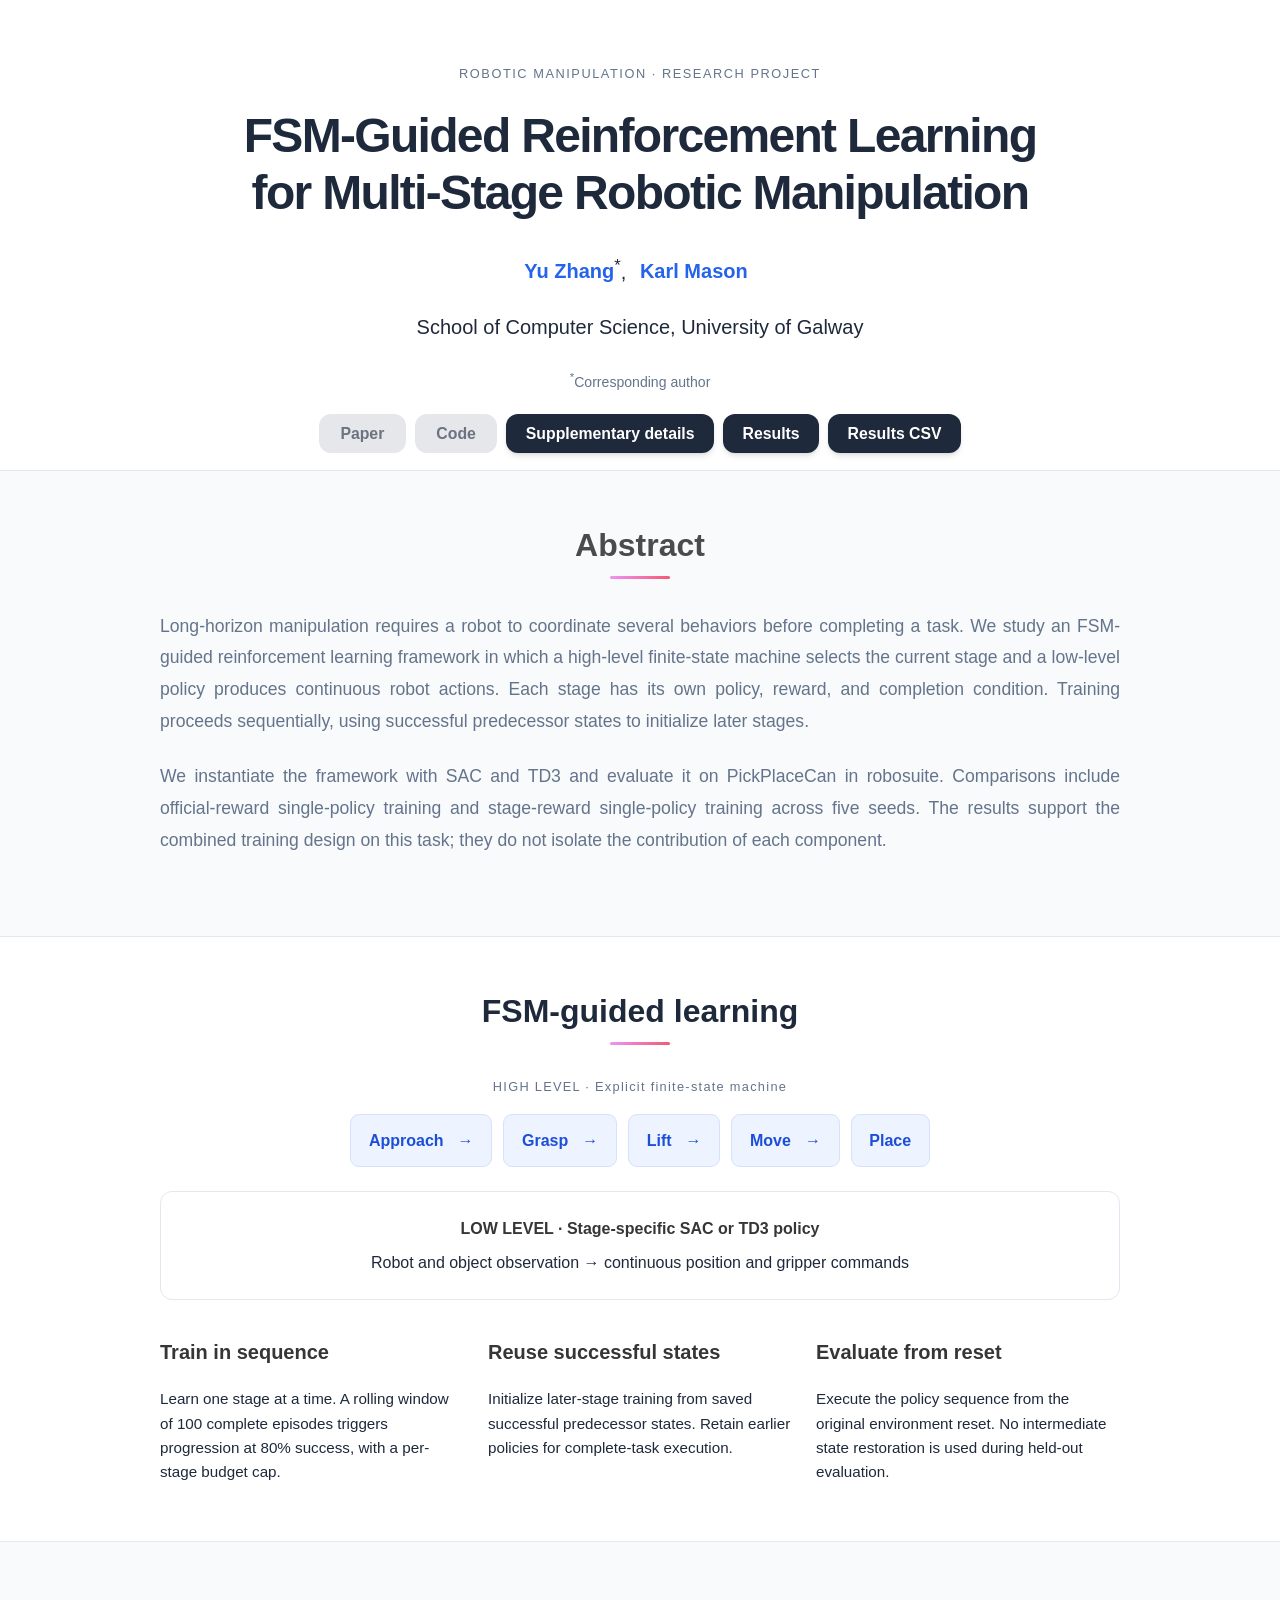
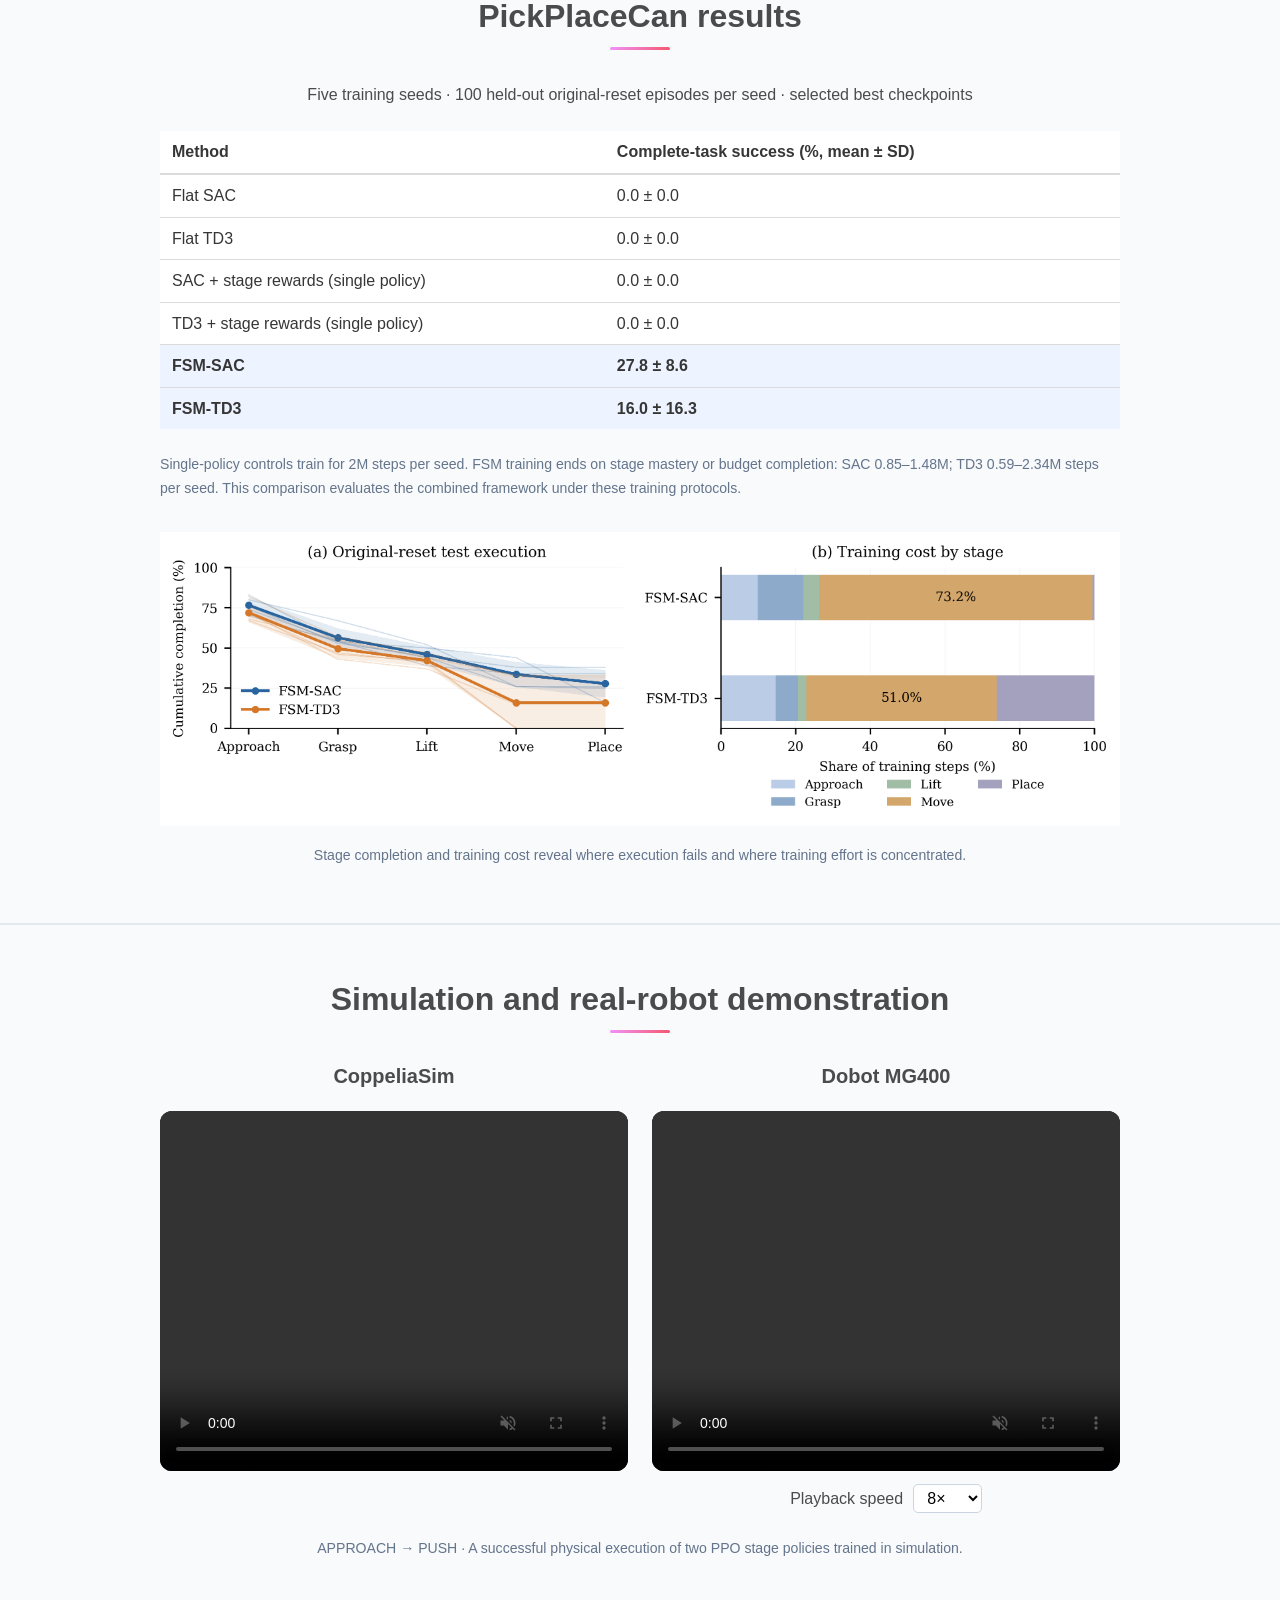
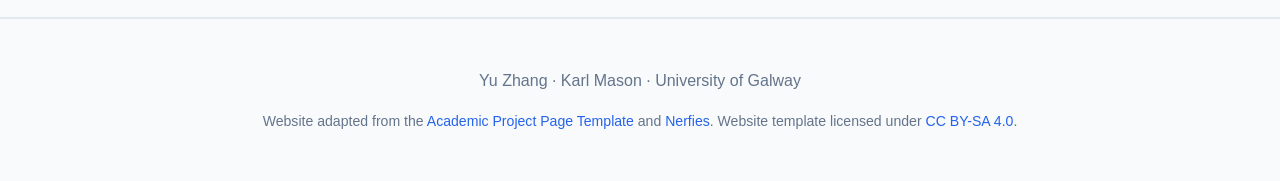
==== index.html @ d2e67f39 "Add research project webpage and robot demonstrations" ====
<!DOCTYPE html>

<html lang="en"><head><meta charset="utf-8"/><meta content="width=device-width,initial-scale=1" name="viewport"/><title>FSM-Guided Reinforcement Learning for Multi-Stage Robotic Manipulation</title><meta content="Stage-wise robot manipulation learning with an explicit FSM and SAC or TD3 policies. Five-seed robosuite evaluation and recorded simulation rollouts." name="description"/><link href="static/css/bulma.min.css" rel="stylesheet"/><link href="static/css/index.css" rel="stylesheet"/><link href="style.css" rel="stylesheet"/></head><body><section class="hero"><div class="hero-body"><div class="container is-max-desktop has-text-centered"><p class="draft-label">Robotic manipulation · Research project</p><h1 class="title is-1 publication-title">FSM-Guided Reinforcement Learning<br class="desktop-break"/> for Multi-Stage Robotic Manipulation</h1><div class="is-size-5 publication-authors"><span class="author-block"><a href="https://yuzhangai.com">Yu Zhang</a><sup>*</sup>,</span> <span class="author-block"><a href="https://research.universityofgalway.ie/en/persons/karl-mason/">Karl Mason</a></span></div><div class="publication-authors is-size-5">School of Computer Science, University of Galway</div><p class="correspondence"><sup>*</sup>Corresponding author</p><div class="publication-links"><span aria-disabled="true" aria-label="Paper. Paper will be released at the camera-ready stage." class="release-control" role="link" tabindex="0"><span class="button is-rounded release-button">Paper</span><span class="release-message" role="tooltip">Paper will be released at the camera-ready stage.</span></span><span aria-disabled="true" aria-label="Code. Code will be released at the camera-ready stage." class="release-control" role="link" tabindex="0"><span class="button is-rounded release-button">Code</span><span class="release-message" role="tooltip">Code will be released at the camera-ready stage.</span></span> <a class="button is-rounded is-dark" href="supplementary.html">Supplementary details</a> <a class="button is-rounded is-dark" href="#results">Results</a> <a class="button is-rounded is-dark" download="" href="assets/robosuite-results.csv">Results CSV</a></div></div></div></section><section class="section hero is-light" id="abstract"><div class="container is-max-desktop"><h2 class="title is-3 has-text-centered">Abstract</h2><div class="content has-text-justified"><p>Long-horizon manipulation requires a robot to coordinate several behaviors before completing a task. We study an FSM-guided reinforcement learning framework in which a high-level finite-state machine selects the current stage and a low-level policy produces continuous robot actions. Each stage has its own policy, reward, and completion condition. Training proceeds sequentially, using successful predecessor states to initialize later stages.</p><p>We instantiate the framework with SAC and TD3 and evaluate it on PickPlaceCan in robosuite. Comparisons include official-reward single-policy training and stage-reward single-policy training across five seeds. The results support the combined training design on this task; they do not isolate the contribution of each component.</p></div></div></section><section class="section" id="method"><div class="container is-max-desktop"><h2 class="title is-3 has-text-centered">FSM-guided learning</h2><div class="level-label">HIGH LEVEL · Explicit finite-state machine</div><div class="stage-flow"><span>Approach</span><span>Grasp</span><span>Lift</span><span>Move</span><span>Place</span></div><div class="policy-layer"><strong>LOW LEVEL · Stage-specific SAC or TD3 policy</strong><p>Robot and object observation → continuous position and gripper commands</p></div><div class="columns method-notes"><div class="column"><h3 class="title is-5">Train in sequence</h3><p>Learn one stage at a time. A rolling window of 100 complete episodes triggers progression at 80% success, with a per-stage budget cap.</p></div><div class="column"><h3 class="title is-5">Reuse successful states</h3><p>Initialize later-stage training from saved successful predecessor states. Retain earlier policies for complete-task execution.</p></div><div class="column"><h3 class="title is-5">Evaluate from reset</h3><p>Execute the policy sequence from the original environment reset. No intermediate state restoration is used during held-out evaluation.</p></div></div></div></section><section class="section hero is-light" id="results"><div class="container is-max-desktop"><h2 class="title is-3 has-text-centered">PickPlaceCan results</h2><p class="has-text-centered">Five training seeds · 100 held-out original-reset episodes per seed · selected best checkpoints</p><div class="table-container"><table class="table is-fullwidth"><thead><tr><th>Method</th><th>Complete-task success (%, mean ± SD)</th></tr></thead><tbody><tr class=""><td>Flat SAC</td><td>0.0 ± 0.0</td></tr><tr class=""><td>Flat TD3</td><td>0.0 ± 0.0</td></tr><tr class=""><td>SAC + stage rewards (single policy)</td><td>0.0 ± 0.0</td></tr><tr class=""><td>TD3 + stage rewards (single policy)</td><td>0.0 ± 0.0</td></tr><tr class="highlight"><td>FSM-SAC</td><td>27.8 ± 8.6</td></tr><tr class="highlight"><td>FSM-TD3</td><td>16.0 ± 16.3</td></tr></tbody></table></div><p class="caption">Single-policy controls train for 2M steps per seed. FSM training ends on stage mastery or budget completion: SAC 0.85–1.48M; TD3 0.59–2.34M steps per seed. This comparison evaluates the combined framework under these training protocols.</p><figure><img alt="Cumulative stage completion during original-reset execution and pooled training cost by stage" loading="lazy" src="assets/execution-cost.png"/><figcaption>Stage completion and training cost reveal where execution fails and where training effort is concentrated.</figcaption></figure></div></section><section class="section hero is-light" id="robot"><div class="container is-max-desktop"><h2 class="title is-3 has-text-centered">Simulation and real-robot demonstration</h2><div class="columns robot-videos"><div class="column"><h3 class="title is-5 has-text-centered">CoppeliaSim</h3><video aria-label="Dobot MG400 pushing task in CoppeliaSim" class="simulation-video" controls="" muted="" playsinline="" preload="metadata"><source src="assets/robot/coppeliasim_target_view_h264.mp4" type="video/mp4"/></video></div><div class="column"><h3 class="title is-5 has-text-centered">Dobot MG400</h3><video aria-label="Dobot MG400 physical pushing demonstration" controls="" id="real-robot-video" muted="" playsinline="" preload="metadata"><source src="assets/robot/mg400_real_robot.mp4" type="video/mp4"/></video><div class="playback-control"><label for="real-robot-speed">Playback speed</label><select id="real-robot-speed"><option value="1">1×</option><option value="2">2×</option><option value="4">4×</option><option selected="" value="8">8×</option><option value="16">16×</option></select></div></div></div><p class="caption has-text-centered">APPROACH → PUSH · A successful physical execution of two PPO stage policies trained in simulation.</p></div></section><footer class="footer"><div class="container is-max-desktop content has-text-centered"><p>Yu Zhang · Karl Mason · University of Galway</p><p class="caption">Website adapted from the <a href="https://github.com/eliahuhorwitz/Academic-project-page-template">Academic Project Page Template</a> and <a href="https://nerfies.github.io/">Nerfies</a>. Website template licensed under <a href="https://creativecommons.org/licenses/by-sa/4.0/">CC BY-SA 4.0</a>.</p></div></footer><script>
const realRobotVideo = document.getElementById('real-robot-video');
const speedSelect = document.getElementById('real-robot-speed');
function setPlaybackSpeed() {
  realRobotVideo.defaultPlaybackRate = Number(speedSelect.value);
  realRobotVideo.playbackRate = Number(speedSelect.value);
}
speedSelect.addEventListener('change', setPlaybackSpeed);
realRobotVideo.addEventListener('loadedmetadata', setPlaybackSpeed);
realRobotVideo.addEventListener('ratechange', () => {
  if ([...speedSelect.options].some(option => Number(option.value) === realRobotVideo.playbackRate)) {
    speedSelect.value = String(realRobotVideo.playbackRate);
  }
});
setPlaybackSpeed();
</script></body></html>
---- static/css/index.css ----
/* Modern CSS Variables for consistent theming */
:root {
  --primary-color: #2563eb;
  --primary-hover: #1d4ed8;
  --secondary-color: #64748b;
  --accent-color: #0ea5e9;
  --text-primary: #1e293b;
  --text-secondary: #64748b;
  --text-light: #94a3b8;
  --background-primary: #ffffff;
  --background-secondary: #f8fafc;
  --background-accent: #f1f5f9;
  --border-color: #e2e8f0;
  --shadow-sm: 0 1px 2px 0 rgb(0 0 0 / 0.05);
  --shadow-md: 0 4px 6px -1px rgb(0 0 0 / 0.1), 0 2px 4px -2px rgb(0 0 0 / 0.1);
  --shadow-lg: 0 10px 15px -3px rgb(0 0 0 / 0.1), 0 4px 6px -4px rgb(0 0 0 / 0.1);
  --shadow-xl: 0 20px 25px -5px rgb(0 0 0 / 0.1), 0 8px 10px -6px rgb(0 0 0 / 0.1);
  --gradient-primary: linear-gradient(135deg, #667eea 0%, #764ba2 100%);
  --gradient-accent: linear-gradient(135deg, #f093fb 0%, #f5576c 100%);
  --gradient-subtle: linear-gradient(135deg, #ffecd2 0%, #fcb69f 100%);
  --border-radius: 12px;
  --border-radius-lg: 16px;
  --transition: all 0.3s cubic-bezier(0.4, 0, 0.2, 1);
}

/* Smooth scrolling for better UX */
html {
  scroll-behavior: smooth;
}

body {
  font-family: 'Inter', 'Segoe UI', -apple-system, BlinkMacSystemFont, sans-serif;
  color: var(--text-primary);
  line-height: 1.6;
  font-size: 16px;
  background-color: var(--background-primary);
  -webkit-font-smoothing: antialiased;
  -moz-osx-font-smoothing: grayscale;
}


/* Modern Button Styles */
.button {
  border-radius: var(--border-radius) !important;
  font-weight: 600 !important;
  transition: var(--transition) !important;
  border: 2px solid transparent !important;
  position: relative;
  overflow: hidden;
}

.button.is-dark {
  background: var(--text-primary) !important;
  border: none !important;
  color: white !important;
  box-shadow: var(--shadow-md);
}

.button.is-dark:hover {
  transform: translateY(-2px);
  box-shadow: var(--shadow-lg);
  background: var(--primary-color) !important;
}

.button.is-dark:active {
  transform: translateY(0);
  box-shadow: var(--shadow-md);
}

.footer .icon-link {
    font-size: 25px;
    color: var(--text-secondary);
    transition: var(--transition);
}

.footer .icon-link:hover {
    color: var(--primary-color);
    transform: translateY(-2px);
}

.link-block a {
    margin: 8px 4px;
}

.dnerf {
  font-variant: small-caps;
}


/* Hero Section Modernization */
.hero {
  position: relative;
  overflow: hidden;
}

.hero.is-light {
  background: var(--background-secondary);
  border-top: 1px solid var(--border-color);
  border-bottom: 1px solid var(--border-color);
}

.hero-body {
  padding: 4rem 1.5rem;
}

.teaser .hero-body {
  padding-top: 2rem;
  padding-bottom: 4rem;
}

.teaser {
  font-family: 'Inter', sans-serif;
}


/* Publication Content Styling */
.publication-title {
    font-family: 'Inter', sans-serif !important;
    font-weight: 800 !important;
    color: var(--text-primary) !important;
    margin-bottom: 2rem !important;
    line-height: 1.1 !important;
}

.publication-banner {
  max-height: 70vh;
  border-radius: var(--border-radius-lg);
  overflow: hidden;
  box-shadow: var(--shadow-xl);
  margin: 2rem 0;
}

.publication-banner video {
  position: relative;
  left: auto;
  top: auto;
  transform: none;
  object-fit: cover;
  width: 100%;
  height: 100%;
  border-radius: var(--border-radius-lg);
}

.publication-header .hero-body {
  padding: 6rem 1.5rem 4rem;
}

.publication-authors {
    font-family: 'Inter', sans-serif !important;
    font-weight: 500;
    margin-bottom: 1.5rem;
}

.publication-venue {
    color: var(--text-secondary);
    width: fit-content;
    font-weight: 600;
    background: var(--background-accent);
    padding: 0.5rem 1rem;
    border-radius: var(--border-radius);
    margin-top: 1rem;
    display: inline-block;
}

.publication-awards {
    color: #ef4444;
    width: fit-content;
    font-weight: 700;
    background: linear-gradient(135deg, #fef2f2, #fee2e2);
    padding: 0.5rem 1rem;
    border-radius: var(--border-radius);
    border-left: 4px solid #ef4444;
    margin-top: 1rem;
}

.publication-authors a {
   color: var(--primary-color) !important;
   text-decoration: none;
   font-weight: 600;
   transition: var(--transition);
   position: relative;
}

.publication-authors a::after {
    content: '';
    position: absolute;
    width: 0;
    height: 2px;
    bottom: -2px;
    left: 0;
    background: var(--gradient-accent);
    transition: var(--transition);
}

.publication-authors a:hover::after {
    width: 100%;
}

.publication-authors a:hover {
    color: var(--primary-hover) !important;
}

.author-block {
  display: inline-block;
  margin-right: 0.5rem;
}

.publication-banner img {
  border-radius: var(--border-radius-lg);
  box-shadow: var(--shadow-lg);
  transition: var(--transition);
}

.publication-banner img:hover {
  transform: scale(1.02);
  box-shadow: var(--shadow-xl);
}

/* Modern Video and Carousel Styling */
.publication-video {
    position: relative;
    width: 100%;
    height: 0;
    padding-bottom: 56.25%;
    overflow: hidden;
    border-radius: var(--border-radius-lg) !important;
    box-shadow: var(--shadow-xl);
    transition: var(--transition);
}

.publication-video:hover {
    transform: translateY(-4px);
    box-shadow: var(--shadow-xl);
}

.publication-video iframe {
    position: absolute;
    top: 0;
    left: 0;
    width: 100%;
    height: 100%;
    border-radius: var(--border-radius-lg);
}

.publication-body img {
  border-radius: var(--border-radius);
  box-shadow: var(--shadow-md);
  transition: var(--transition);
}

.publication-body img:hover {
  transform: translateY(-2px);
  box-shadow: var(--shadow-lg);
}

.results-carousel {
  overflow: hidden;
  padding: 1rem 0;
}

.results-carousel .item {
  margin: 1rem;
  overflow: hidden;
  padding: 1.5rem;
  font-size: 0;
  background: var(--background-primary);
  border-radius: var(--border-radius-lg);
  box-shadow: var(--shadow-md);
  transition: var(--transition);
  border: 1px solid var(--border-color);
}

.results-carousel .item:hover {
  transform: translateY(-4px);
  box-shadow: var(--shadow-lg);
}

.results-carousel .item img,
.results-carousel video {
  margin: 0;
  border-radius: var(--border-radius);
  width: 100%;
  height: auto;
}

.results-carousel .subtitle {
  font-size: 1rem !important;
  color: var(--text-secondary);
  margin-top: 1rem;
  font-weight: 500;
}

/* Pagination and Misc Improvements */
.slider-pagination .slider-page {
  background: var(--primary-color);
  border-radius: 50%;
  transition: var(--transition);
}

.slider-pagination .slider-page.is-active {
  background: var(--primary-hover);
  transform: scale(1.2);
}

.eql-cntrb { 
  font-size: 0.875rem;
  color: var(--text-light);
  font-style: italic;
}

/* Section Titles */
.title.is-3 {
  font-family: 'Inter', sans-serif !important;
  font-weight: 700 !important;
  color: var(--text-primary);
  margin-bottom: 2rem !important;
  position: relative;
  padding-bottom: 1rem;
}

.title.is-3::after {
  content: '';
  position: absolute;
  bottom: 0;
  left: 50%;
  transform: translateX(-50%);
  width: 60px;
  height: 3px;
  background: var(--gradient-accent);
  border-radius: 2px;
}

/* Content Improvements */
.content.has-text-justified {
  font-size: 1.1rem;
  line-height: 1.8;
  color: var(--text-secondary);
}

.content.has-text-justified p {
  margin-bottom: 1.5rem;
}

/* Footer Improvements */
.footer {
  background: var(--background-secondary);
  border-top: 1px solid var(--border-color);
  padding: 3rem 1.5rem;
}

.footer .content {
  color: var(--text-secondary);
  line-height: 1.7;
}

.footer a {
  color: var(--primary-color);
  text-decoration: none;
  transition: var(--transition);
}

.footer a:hover {
  color: var(--primary-hover);
  text-decoration: underline;
}

/* BibTeX Styling */
pre {
  background: var(--background-accent) !important;
  border: 1px solid var(--border-color) !important;
  border-radius: var(--border-radius) !important;
  padding: 1.5rem !important;
  font-size: 0.9rem !important;
  overflow-x: auto;
  box-shadow: var(--shadow-sm);
}

code {
  background: var(--background-accent) !important;
  color: var(--text-primary) !important;
  font-family: 'SF Mono', 'Monaco', 'Cascadia Code', 'Roboto Mono', monospace !important;
}

/* BibTeX Section Improvements */
.bibtex-header {
  display: flex;
  justify-content: space-between;
  align-items: center;
  margin-bottom: 1rem;
}

.copy-bibtex-btn {
  background: var(--primary-color);
  color: white;
  border: none;
  border-radius: var(--border-radius);
  padding: 0.75rem 1rem;
  font-size: 0.9rem;
  font-weight: 600;
  cursor: pointer;
  transition: var(--transition);
  display: inline-flex;
  align-items: center;
  gap: 0.5rem;
}

.copy-bibtex-btn:hover {
  background: var(--primary-hover);
  transform: translateY(-2px);
  box-shadow: var(--shadow-md);
}

.copy-bibtex-btn.copied {
  background: #10b981;
}

.copy-bibtex-btn.copied .copy-text::after {
  content: "ied!";
}

/* Scroll to Top Button */
.scroll-to-top {
  position: fixed;
  bottom: 2rem;
  right: 2rem;
  width: 50px;
  height: 50px;
  background: var(--primary-color);
  color: white;
  border: none;
  border-radius: 50%;
  cursor: pointer;
  opacity: 0;
  visibility: hidden;
  transition: var(--transition);
  z-index: 999;
  display: flex;
  align-items: center;
  justify-content: center;
  font-size: 1.2rem;
  box-shadow: var(--shadow-lg);
}

.scroll-to-top:hover {
  background: var(--primary-hover);
  transform: translateY(-3px);
  box-shadow: var(--shadow-xl);
}

.scroll-to-top.visible {
  opacity: 1;
  visibility: visible;
}


/* More Works Dropdown */
.more-works-container {
  position: fixed;
  top: 2rem;
  right: 2rem;
  z-index: 1000;
}

.more-works-btn {
  background: var(--background-primary);
  color: var(--text-primary);
  border: 2px solid var(--border-color);
  border-radius: var(--border-radius-lg);
  padding: 0.75rem 1.25rem;
  font-weight: 600;
  font-size: 0.9rem;
  box-shadow: var(--shadow-md);
  transition: var(--transition);
  cursor: pointer;
  text-decoration: none;
  display: inline-flex;
  align-items: center;
  gap: 0.5rem;
  font-family: 'Inter', sans-serif;
}

.more-works-btn:hover {
  transform: translateY(-2px);
  box-shadow: var(--shadow-lg);
  background: var(--background-secondary);
  border-color: var(--primary-color);
}

.more-works-btn .dropdown-arrow {
  transition: var(--transition);
  font-size: 0.8rem;
}

.more-works-btn.active .dropdown-arrow {
  transform: rotate(180deg);
}

.more-works-dropdown {
  position: absolute;
  top: calc(100% + 0.5rem);
  right: 0;
  width: 400px;
  max-width: 90vw;
  background: var(--background-primary);
  border: 1px solid var(--border-color);
  border-radius: var(--border-radius-lg);
  box-shadow: var(--shadow-xl);
  opacity: 0;
  visibility: hidden;
  transform: translateY(-10px);
  transition: var(--transition);
  max-height: 70vh;
  overflow-y: auto;
}

.more-works-dropdown.show {
  opacity: 1;
  visibility: visible;
  transform: translateY(0);
}

.dropdown-header {
  display: flex;
  justify-content: space-between;
  align-items: center;
  padding: 1.5rem 1.5rem 1rem;
  border-bottom: 1px solid var(--border-color);
}

.dropdown-header h4 {
  margin: 0;
  font-size: 1.1rem;
  font-weight: 700;
  color: var(--text-primary);
}

.close-btn {
  background: none;
  border: none;
  color: var(--text-secondary);
  cursor: pointer;
  padding: 0.5rem;
  border-radius: var(--border-radius);
  transition: var(--transition);
}

.close-btn:hover {
  background: var(--background-accent);
  color: var(--text-primary);
}

.works-list {
  padding: 1rem;
}

.work-item {
  display: flex;
  align-items: flex-start;
  justify-content: space-between;
  padding: 1rem;
  border-radius: var(--border-radius);
  text-decoration: none;
  color: inherit;
  transition: var(--transition);
  margin-bottom: 0.5rem;
}

.work-item:hover {
  background: var(--background-accent);
  transform: translateX(4px);
}

.work-info h5 {
  margin: 0 0 0.5rem 0;
  font-size: 1rem;
  font-weight: 500;
  color: var(--text-primary);
}

.work-info p {
  margin: 0 0 0.5rem 0;
  font-size: 0.9rem;
  color: var(--text-secondary);
  line-height: 1.4;
}

.work-venue {
  font-size: 0.8rem;
  color: var(--text-light);
  font-style: italic;
}

.work-item .fas {
  color: var(--text-light);
  font-size: 0.9rem;
  margin-top: 0.2rem;
  flex-shrink: 0;
}


/* Mobile Responsive Improvements */
@media screen and (max-width: 768px) {
  .hero-body {
    padding: 2rem 1rem;
  }
  
  .publication-header .hero-body {
    padding: 3rem 1rem 2rem;
  }
  
  .publication-title {
    font-size: 2.5rem !important;
    line-height: 1.2 !important;
    margin-bottom: 1.5rem !important;
  }
  
  .publication-authors {
    font-size: 1rem !important;
  }
  
  .button {
    margin: 0.25rem !important;
    font-size: 0.875rem !important;
    padding: 0.75rem 1rem !important;
  }
  
  .more-works-container {
    bottom: 2rem;
    right: 1rem;
    top: auto;
  }
  
  .more-works-btn {
    padding: 0.6rem 1rem;
    font-size: 0.8rem;
  }
  
  .more-works-dropdown {
    width: calc(100vw - 2rem);
    right: -1rem;
    bottom: calc(100% + 0.5rem);
    top: auto;
  }
  
  .results-carousel .item {
    margin: 0.5rem;
    padding: 1rem;
  }
  
  .teaser .hero-body {
    padding: 1rem;
  }
  
  .content.has-text-justified {
    font-size: 1rem;
  }
}

@media screen and (max-width: 480px) {
  .publication-title {
    font-size: 2rem !important;
  }
  
  .hero-body {
    padding: 1.5rem 0.75rem;
  }
  
  .more-works-container {
    position: fixed;
    bottom: 2rem;
    right: 1rem;
    z-index: 1000;
  }
  
  .more-works-btn {
    padding: 0.5rem 0.75rem;
    font-size: 0.75rem;
  }
  
  .more-works-dropdown {
    position: absolute;
    bottom: calc(100% + 0.5rem);
    right: 0;
    width: calc(100vw - 2rem);
    max-width: 90vw;
  }
  
  .link-block {
    display: block;
    margin-bottom: 0.5rem;
  }
  
  .button {
    width: 100%;
    justify-content: center;
  }
}

/* Tablet Responsive */
@media screen and (min-width: 769px) and (max-width: 1024px) {
  .hero-body {
    padding: 3rem 2rem;
  }
  
  .publication-header .hero-body {
    padding: 4rem 2rem 3rem;
  }
}

/* Animation for page load */
@keyframes fadeInUp {
  from {
    opacity: 0;
    transform: translateY(30px);
  }
  to {
    opacity: 1;
    transform: translateY(0);
  }
}

.hero, .section {
  animation: fadeInUp 0.6s ease-out;
}

/* Improved focus states for accessibility */
.button:focus,
.related-works-btn:focus,
a:focus {
  outline: 2px solid var(--primary-color);
  outline-offset: 2px;
}


/* Print styles */
@media print {
  .more-works-container {
    display: none;
  }
  
  .hero, .section {
    animation: none;
  }
  
  .button {
    background: transparent !important;
    color: var(--text-primary) !important;
    box-shadow: none !important;
  }
}
---- style.css ----
/* Local overrides for the Academic Project Page Template. */
.publication-title{font-size:clamp(2rem,4.1vw,3rem)!important;line-height:1.17!important;letter-spacing:-.035em}.hero-body{padding-bottom:1rem}.draft-label{color:#64748b;letter-spacing:.12em;text-transform:uppercase;font-size:.8rem;margin-bottom:1.5rem}.correspondence,.caption{font-size:.88rem;color:#64748b;line-height:1.65}.correspondence{margin:.5rem 0 1.2rem}video{display:block;width:100%;aspect-ratio:4/3;border-radius:12px;background:#e2e8f0}figure{margin-top:2rem}figure img{width:100%}figcaption{color:#64748b;font-size:.88rem;text-align:center;margin-top:.7rem}.section{padding:3.5rem 1.5rem}.title.is-3{margin-bottom:1.6rem}.level-label{text-align:center;font-size:.8rem;letter-spacing:.1em;color:#64748b}.stage-flow{display:flex;justify-content:center;gap:.7rem;margin:1rem 0 1.5rem;flex-wrap:wrap}.stage-flow span{background:#edf3ff;color:#1d4ed8;border:1px solid #d5e2fb;padding:.8rem 1.1rem;border-radius:9px;font-weight:600}.stage-flow span:not(:last-child)::after{content:' →';margin-left:.6rem}.policy-layer{text-align:center;border:1px solid #e2e8f0;border-radius:12px;padding:1.5rem}.policy-layer p{margin-top:.5rem}.method-notes{margin-top:1.8rem}.method-notes p{font-size:.95rem}.table-container{margin-top:1.5rem}.highlight{background:#edf3ff;font-weight:600}.contact-sheet{display:block;width:100%;max-width:760px;margin:1.8rem auto}.wrap{max-width:1040px;margin:auto;padding-left:1.5rem;padding-right:1.5rem}header{max-width:1040px;margin:auto;display:flex;justify-content:space-between;padding:1.5rem;gap:1rem}header nav{display:flex;gap:1.2rem}.brand{font-weight:700}.gallery-title{font-size:2.4rem;font-weight:700;line-height:1.2;margin:1rem 0}.eyebrow{font-size:.8rem;color:#64748b}.media-grid{display:grid;grid-template-columns:repeat(2,minmax(0,1fr));gap:24px;margin:26px 0}.media-card{border:1px solid #e2e8f0;border-radius:12px;overflow:hidden}.media-meta{padding:1rem;font-size:.9rem}.media-meta p,.fine{font-size:.85rem;color:#64748b;margin:.5rem 0}.outcome{float:right;font-size:.75rem;padding:.15rem .5rem;border-radius:5px}.good{background:#e4f1e8;color:#296c43}.bad{background:#f9eddb;color:#8b5b22}#successes,#failures{padding-top:2rem}#successes h2,#failures h2{font-size:1.6rem;font-weight:700}footer.wrap{padding:2rem 1.5rem;display:flex;justify-content:space-between}@media(max-width:700px){.media-grid{grid-template-columns:1fr}.desktop-break{display:none}header{flex-wrap:wrap}.stage-flow span{padding:.6rem}.section{padding:2.5rem 1rem}}

/* Release placeholders and robot-video controls. */
.publication-links{display:flex;justify-content:center;align-items:center;gap:.5rem;flex-wrap:wrap}
.release-control{position:relative;display:inline-flex;cursor:default;outline-offset:4px}
.release-control .release-button{background:#e5e7eb;border-color:#d1d5db;color:#6b7280;cursor:default}
.release-message{position:absolute;left:50%;top:calc(100% + 10px);transform:translateX(-50%);width:230px;padding:.6rem .8rem;border-radius:6px;background:#334155;color:#fff;font-size:.8rem;line-height:1.4;text-align:center;visibility:hidden;opacity:0;z-index:20;pointer-events:none}
.release-control:hover .release-message,.release-control:focus .release-message{visibility:visible;opacity:1}
.robot-videos video{height:360px;aspect-ratio:auto;object-fit:contain;background:#111827}
.playback-control{display:flex;align-items:center;justify-content:center;gap:.6rem;margin-top:.8rem}
.playback-control select{font:inherit;padding:.25rem .6rem;border:1px solid #cbd5e1;border-radius:5px;background:#fff}
@media(max-width:700px){.robot-videos video{height:auto;aspect-ratio:16/9}.robot-videos .simulation-video{aspect-ratio:1}}

body > .hero:first-child{overflow:visible}
@media(max-width:700px){.release-control:first-child .release-message{left:0;transform:none}}
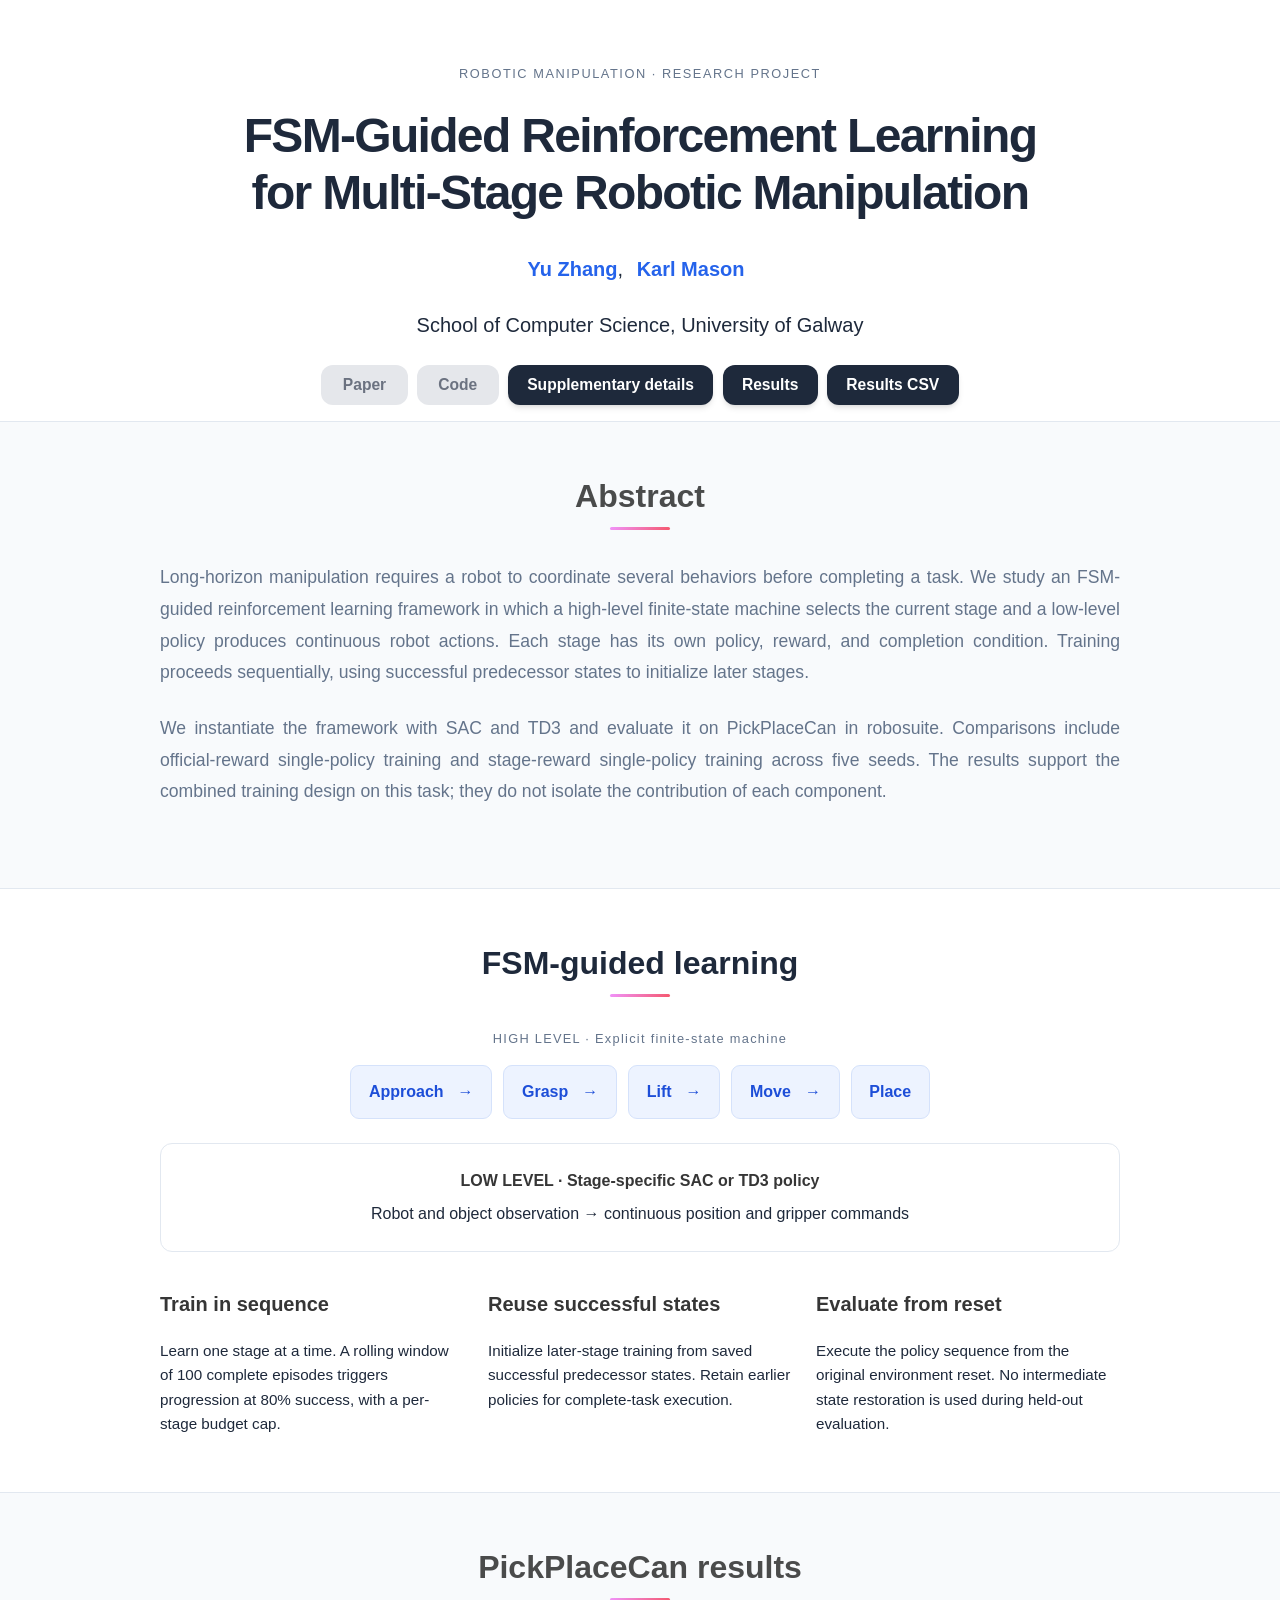
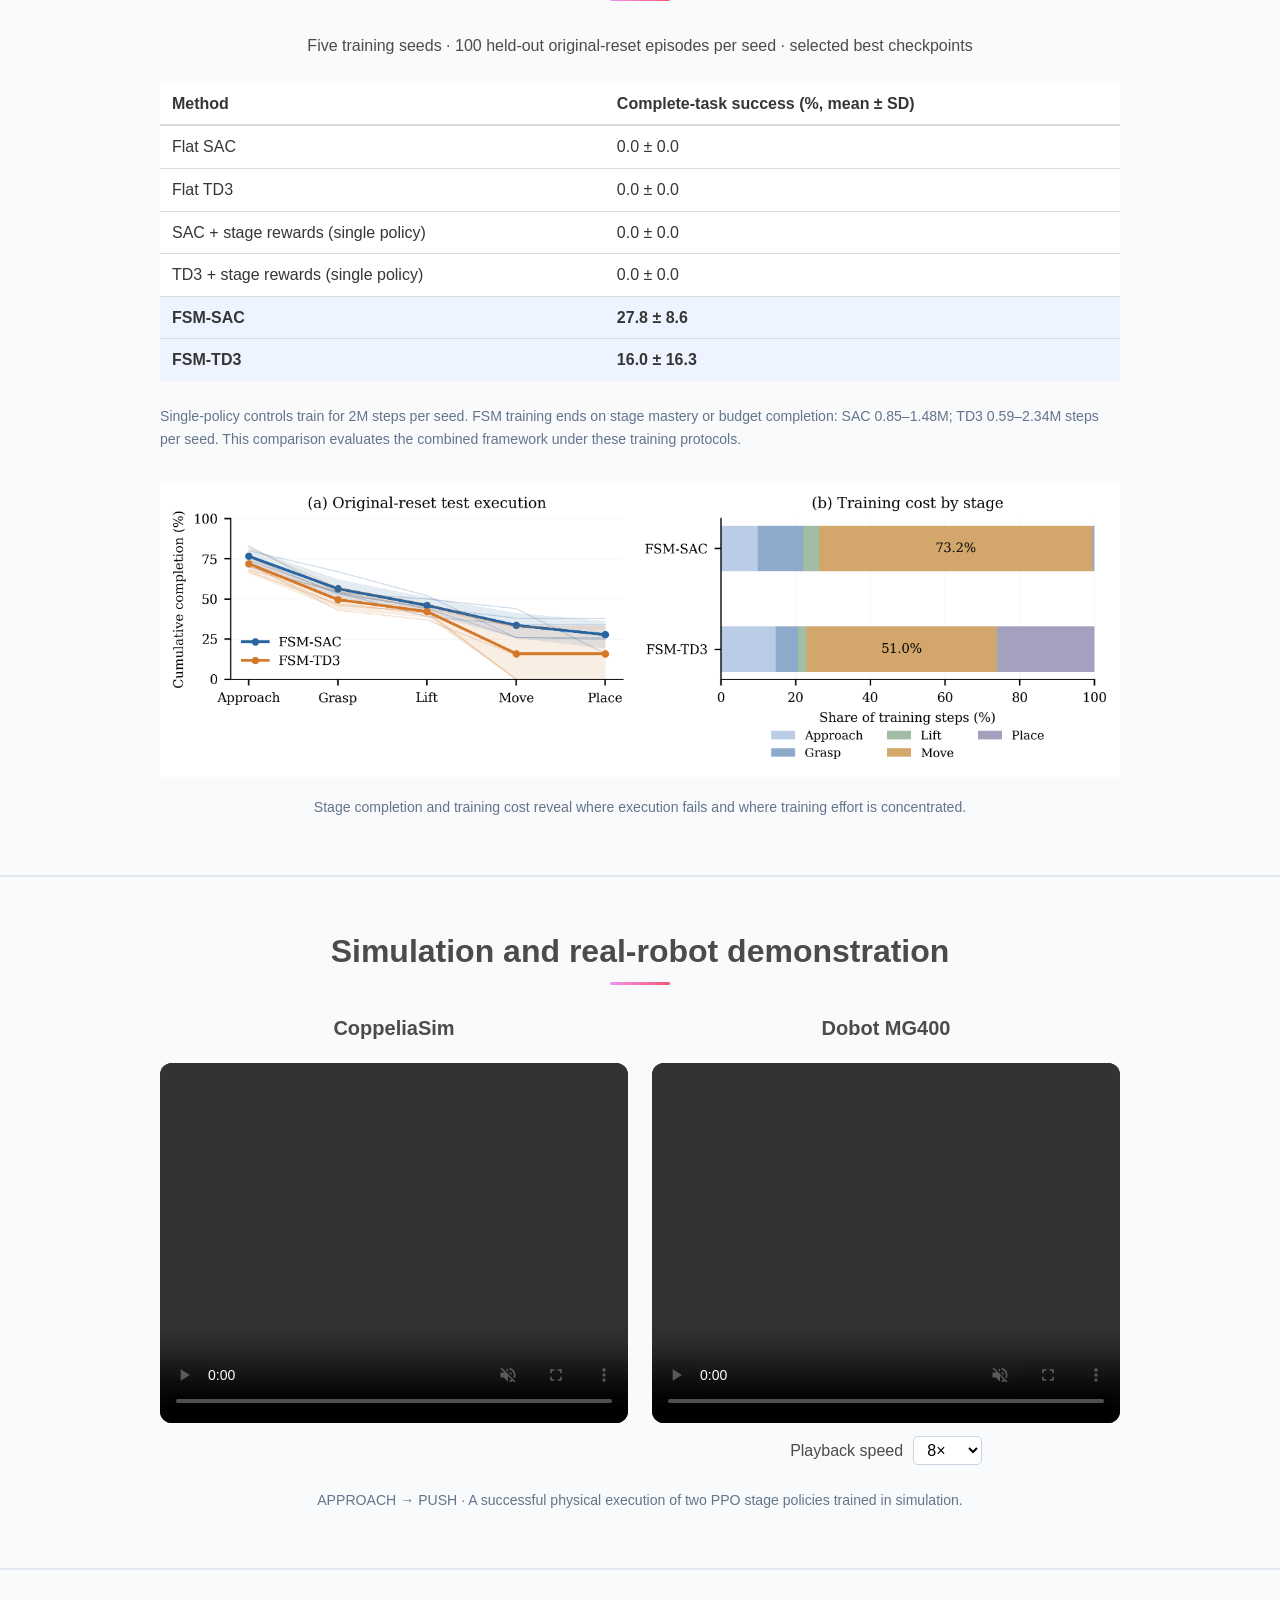
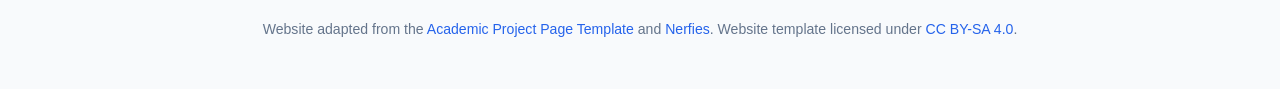
==== commit 12d243e4: "Remove corresponding author label and footer author line" ====
--- a/index.html
+++ b/index.html
@@ -1,6 +1,6 @@
 <!DOCTYPE html>
 
-<html lang="en"><head><meta charset="utf-8"/><meta content="width=device-width,initial-scale=1" name="viewport"/><title>FSM-Guided Reinforcement Learning for Multi-Stage Robotic Manipulation</title><meta content="Stage-wise robot manipulation learning with an explicit FSM and SAC or TD3 policies. Five-seed robosuite evaluation and recorded simulation rollouts." name="description"/><link href="static/css/bulma.min.css" rel="stylesheet"/><link href="static/css/index.css" rel="stylesheet"/><link href="style.css" rel="stylesheet"/></head><body><section class="hero"><div class="hero-body"><div class="container is-max-desktop has-text-centered"><p class="draft-label">Robotic manipulation · Research project</p><h1 class="title is-1 publication-title">FSM-Guided Reinforcement Learning<br class="desktop-break"/> for Multi-Stage Robotic Manipulation</h1><div class="is-size-5 publication-authors"><span class="author-block"><a href="https://yuzhangai.com">Yu Zhang</a><sup>*</sup>,</span> <span class="author-block"><a href="https://research.universityofgalway.ie/en/persons/karl-mason/">Karl Mason</a></span></div><div class="publication-authors is-size-5">School of Computer Science, University of Galway</div><p class="correspondence"><sup>*</sup>Corresponding author</p><div class="publication-links"><span aria-disabled="true" aria-label="Paper. Paper will be released at the camera-ready stage." class="release-control" role="link" tabindex="0"><span class="button is-rounded release-button">Paper</span><span class="release-message" role="tooltip">Paper will be released at the camera-ready stage.</span></span><span aria-disabled="true" aria-label="Code. Code will be released at the camera-ready stage." class="release-control" role="link" tabindex="0"><span class="button is-rounded release-button">Code</span><span class="release-message" role="tooltip">Code will be released at the camera-ready stage.</span></span> <a class="button is-rounded is-dark" href="supplementary.html">Supplementary details</a> <a class="button is-rounded is-dark" href="#results">Results</a> <a class="button is-rounded is-dark" download="" href="assets/robosuite-results.csv">Results CSV</a></div></div></div></section><section class="section hero is-light" id="abstract"><div class="container is-max-desktop"><h2 class="title is-3 has-text-centered">Abstract</h2><div class="content has-text-justified"><p>Long-horizon manipulation requires a robot to coordinate several behaviors before completing a task. We study an FSM-guided reinforcement learning framework in which a high-level finite-state machine selects the current stage and a low-level policy produces continuous robot actions. Each stage has its own policy, reward, and completion condition. Training proceeds sequentially, using successful predecessor states to initialize later stages.</p><p>We instantiate the framework with SAC and TD3 and evaluate it on PickPlaceCan in robosuite. Comparisons include official-reward single-policy training and stage-reward single-policy training across five seeds. The results support the combined training design on this task; they do not isolate the contribution of each component.</p></div></div></section><section class="section" id="method"><div class="container is-max-desktop"><h2 class="title is-3 has-text-centered">FSM-guided learning</h2><div class="level-label">HIGH LEVEL · Explicit finite-state machine</div><div class="stage-flow"><span>Approach</span><span>Grasp</span><span>Lift</span><span>Move</span><span>Place</span></div><div class="policy-layer"><strong>LOW LEVEL · Stage-specific SAC or TD3 policy</strong><p>Robot and object observation → continuous position and gripper commands</p></div><div class="columns method-notes"><div class="column"><h3 class="title is-5">Train in sequence</h3><p>Learn one stage at a time. A rolling window of 100 complete episodes triggers progression at 80% success, with a per-stage budget cap.</p></div><div class="column"><h3 class="title is-5">Reuse successful states</h3><p>Initialize later-stage training from saved successful predecessor states. Retain earlier policies for complete-task execution.</p></div><div class="column"><h3 class="title is-5">Evaluate from reset</h3><p>Execute the policy sequence from the original environment reset. No intermediate state restoration is used during held-out evaluation.</p></div></div></div></section><section class="section hero is-light" id="results"><div class="container is-max-desktop"><h2 class="title is-3 has-text-centered">PickPlaceCan results</h2><p class="has-text-centered">Five training seeds · 100 held-out original-reset episodes per seed · selected best checkpoints</p><div class="table-container"><table class="table is-fullwidth"><thead><tr><th>Method</th><th>Complete-task success (%, mean ± SD)</th></tr></thead><tbody><tr class=""><td>Flat SAC</td><td>0.0 ± 0.0</td></tr><tr class=""><td>Flat TD3</td><td>0.0 ± 0.0</td></tr><tr class=""><td>SAC + stage rewards (single policy)</td><td>0.0 ± 0.0</td></tr><tr class=""><td>TD3 + stage rewards (single policy)</td><td>0.0 ± 0.0</td></tr><tr class="highlight"><td>FSM-SAC</td><td>27.8 ± 8.6</td></tr><tr class="highlight"><td>FSM-TD3</td><td>16.0 ± 16.3</td></tr></tbody></table></div><p class="caption">Single-policy controls train for 2M steps per seed. FSM training ends on stage mastery or budget completion: SAC 0.85–1.48M; TD3 0.59–2.34M steps per seed. This comparison evaluates the combined framework under these training protocols.</p><figure><img alt="Cumulative stage completion during original-reset execution and pooled training cost by stage" loading="lazy" src="assets/execution-cost.png"/><figcaption>Stage completion and training cost reveal where execution fails and where training effort is concentrated.</figcaption></figure></div></section><section class="section hero is-light" id="robot"><div class="container is-max-desktop"><h2 class="title is-3 has-text-centered">Simulation and real-robot demonstration</h2><div class="columns robot-videos"><div class="column"><h3 class="title is-5 has-text-centered">CoppeliaSim</h3><video aria-label="Dobot MG400 pushing task in CoppeliaSim" class="simulation-video" controls="" muted="" playsinline="" preload="metadata"><source src="assets/robot/coppeliasim_target_view_h264.mp4" type="video/mp4"/></video></div><div class="column"><h3 class="title is-5 has-text-centered">Dobot MG400</h3><video aria-label="Dobot MG400 physical pushing demonstration" controls="" id="real-robot-video" muted="" playsinline="" preload="metadata"><source src="assets/robot/mg400_real_robot.mp4" type="video/mp4"/></video><div class="playback-control"><label for="real-robot-speed">Playback speed</label><select id="real-robot-speed"><option value="1">1×</option><option value="2">2×</option><option value="4">4×</option><option selected="" value="8">8×</option><option value="16">16×</option></select></div></div></div><p class="caption has-text-centered">APPROACH → PUSH · A successful physical execution of two PPO stage policies trained in simulation.</p></div></section><footer class="footer"><div class="container is-max-desktop content has-text-centered"><p>Yu Zhang · Karl Mason · University of Galway</p><p class="caption">Website adapted from the <a href="https://github.com/eliahuhorwitz/Academic-project-page-template">Academic Project Page Template</a> and <a href="https://nerfies.github.io/">Nerfies</a>. Website template licensed under <a href="https://creativecommons.org/licenses/by-sa/4.0/">CC BY-SA 4.0</a>.</p></div></footer><script>
+<html lang="en"><head><meta charset="utf-8"/><meta content="width=device-width,initial-scale=1" name="viewport"/><title>FSM-Guided Reinforcement Learning for Multi-Stage Robotic Manipulation</title><meta content="Stage-wise robot manipulation learning with an explicit FSM and SAC or TD3 policies. Five-seed robosuite evaluation and recorded simulation rollouts." name="description"/><link href="static/css/bulma.min.css" rel="stylesheet"/><link href="static/css/index.css" rel="stylesheet"/><link href="style.css" rel="stylesheet"/></head><body><section class="hero"><div class="hero-body"><div class="container is-max-desktop has-text-centered"><p class="draft-label">Robotic manipulation · Research project</p><h1 class="title is-1 publication-title">FSM-Guided Reinforcement Learning<br class="desktop-break"/> for Multi-Stage Robotic Manipulation</h1><div class="is-size-5 publication-authors"><span class="author-block"><a href="https://yuzhangai.com">Yu Zhang</a>,</span> <span class="author-block"><a href="https://research.universityofgalway.ie/en/persons/karl-mason/">Karl Mason</a></span></div><div class="publication-authors is-size-5">School of Computer Science, University of Galway</div><div class="publication-links"><span aria-disabled="true" aria-label="Paper. Paper will be released at the camera-ready stage." class="release-control" role="link" tabindex="0"><span class="button is-rounded release-button">Paper</span><span class="release-message" role="tooltip">Paper will be released at the camera-ready stage.</span></span><span aria-disabled="true" aria-label="Code. Code will be released at the camera-ready stage." class="release-control" role="link" tabindex="0"><span class="button is-rounded release-button">Code</span><span class="release-message" role="tooltip">Code will be released at the camera-ready stage.</span></span> <a class="button is-rounded is-dark" href="supplementary.html">Supplementary details</a> <a class="button is-rounded is-dark" href="#results">Results</a> <a class="button is-rounded is-dark" download="" href="assets/robosuite-results.csv">Results CSV</a></div></div></div></section><section class="section hero is-light" id="abstract"><div class="container is-max-desktop"><h2 class="title is-3 has-text-centered">Abstract</h2><div class="content has-text-justified"><p>Long-horizon manipulation requires a robot to coordinate several behaviors before completing a task. We study an FSM-guided reinforcement learning framework in which a high-level finite-state machine selects the current stage and a low-level policy produces continuous robot actions. Each stage has its own policy, reward, and completion condition. Training proceeds sequentially, using successful predecessor states to initialize later stages.</p><p>We instantiate the framework with SAC and TD3 and evaluate it on PickPlaceCan in robosuite. Comparisons include official-reward single-policy training and stage-reward single-policy training across five seeds. The results support the combined training design on this task; they do not isolate the contribution of each component.</p></div></div></section><section class="section" id="method"><div class="container is-max-desktop"><h2 class="title is-3 has-text-centered">FSM-guided learning</h2><div class="level-label">HIGH LEVEL · Explicit finite-state machine</div><div class="stage-flow"><span>Approach</span><span>Grasp</span><span>Lift</span><span>Move</span><span>Place</span></div><div class="policy-layer"><strong>LOW LEVEL · Stage-specific SAC or TD3 policy</strong><p>Robot and object observation → continuous position and gripper commands</p></div><div class="columns method-notes"><div class="column"><h3 class="title is-5">Train in sequence</h3><p>Learn one stage at a time. A rolling window of 100 complete episodes triggers progression at 80% success, with a per-stage budget cap.</p></div><div class="column"><h3 class="title is-5">Reuse successful states</h3><p>Initialize later-stage training from saved successful predecessor states. Retain earlier policies for complete-task execution.</p></div><div class="column"><h3 class="title is-5">Evaluate from reset</h3><p>Execute the policy sequence from the original environment reset. No intermediate state restoration is used during held-out evaluation.</p></div></div></div></section><section class="section hero is-light" id="results"><div class="container is-max-desktop"><h2 class="title is-3 has-text-centered">PickPlaceCan results</h2><p class="has-text-centered">Five training seeds · 100 held-out original-reset episodes per seed · selected best checkpoints</p><div class="table-container"><table class="table is-fullwidth"><thead><tr><th>Method</th><th>Complete-task success (%, mean ± SD)</th></tr></thead><tbody><tr class=""><td>Flat SAC</td><td>0.0 ± 0.0</td></tr><tr class=""><td>Flat TD3</td><td>0.0 ± 0.0</td></tr><tr class=""><td>SAC + stage rewards (single policy)</td><td>0.0 ± 0.0</td></tr><tr class=""><td>TD3 + stage rewards (single policy)</td><td>0.0 ± 0.0</td></tr><tr class="highlight"><td>FSM-SAC</td><td>27.8 ± 8.6</td></tr><tr class="highlight"><td>FSM-TD3</td><td>16.0 ± 16.3</td></tr></tbody></table></div><p class="caption">Single-policy controls train for 2M steps per seed. FSM training ends on stage mastery or budget completion: SAC 0.85–1.48M; TD3 0.59–2.34M steps per seed. This comparison evaluates the combined framework under these training protocols.</p><figure><img alt="Cumulative stage completion during original-reset execution and pooled training cost by stage" loading="lazy" src="assets/execution-cost.png"/><figcaption>Stage completion and training cost reveal where execution fails and where training effort is concentrated.</figcaption></figure></div></section><section class="section hero is-light" id="robot"><div class="container is-max-desktop"><h2 class="title is-3 has-text-centered">Simulation and real-robot demonstration</h2><div class="columns robot-videos"><div class="column"><h3 class="title is-5 has-text-centered">CoppeliaSim</h3><video aria-label="Dobot MG400 pushing task in CoppeliaSim" class="simulation-video" controls="" muted="" playsinline="" preload="metadata"><source src="assets/robot/coppeliasim_target_view_h264.mp4" type="video/mp4"/></video></div><div class="column"><h3 class="title is-5 has-text-centered">Dobot MG400</h3><video aria-label="Dobot MG400 physical pushing demonstration" controls="" id="real-robot-video" muted="" playsinline="" preload="metadata"><source src="assets/robot/mg400_real_robot.mp4" type="video/mp4"/></video><div class="playback-control"><label for="real-robot-speed">Playback speed</label><select id="real-robot-speed"><option value="1">1×</option><option value="2">2×</option><option value="4">4×</option><option selected="" value="8">8×</option><option value="16">16×</option></select></div></div></div><p class="caption has-text-centered">APPROACH → PUSH · A successful physical execution of two PPO stage policies trained in simulation.</p></div></section><footer class="footer"><div class="container is-max-desktop content has-text-centered"><p class="caption">Website adapted from the <a href="https://github.com/eliahuhorwitz/Academic-project-page-template">Academic Project Page Template</a> and <a href="https://nerfies.github.io/">Nerfies</a>. Website template licensed under <a href="https://creativecommons.org/licenses/by-sa/4.0/">CC BY-SA 4.0</a>.</p></div></footer><script>
 const realRobotVideo = document.getElementById('real-robot-video');
 const speedSelect = document.getElementById('real-robot-speed');
 function setPlaybackSpeed() {
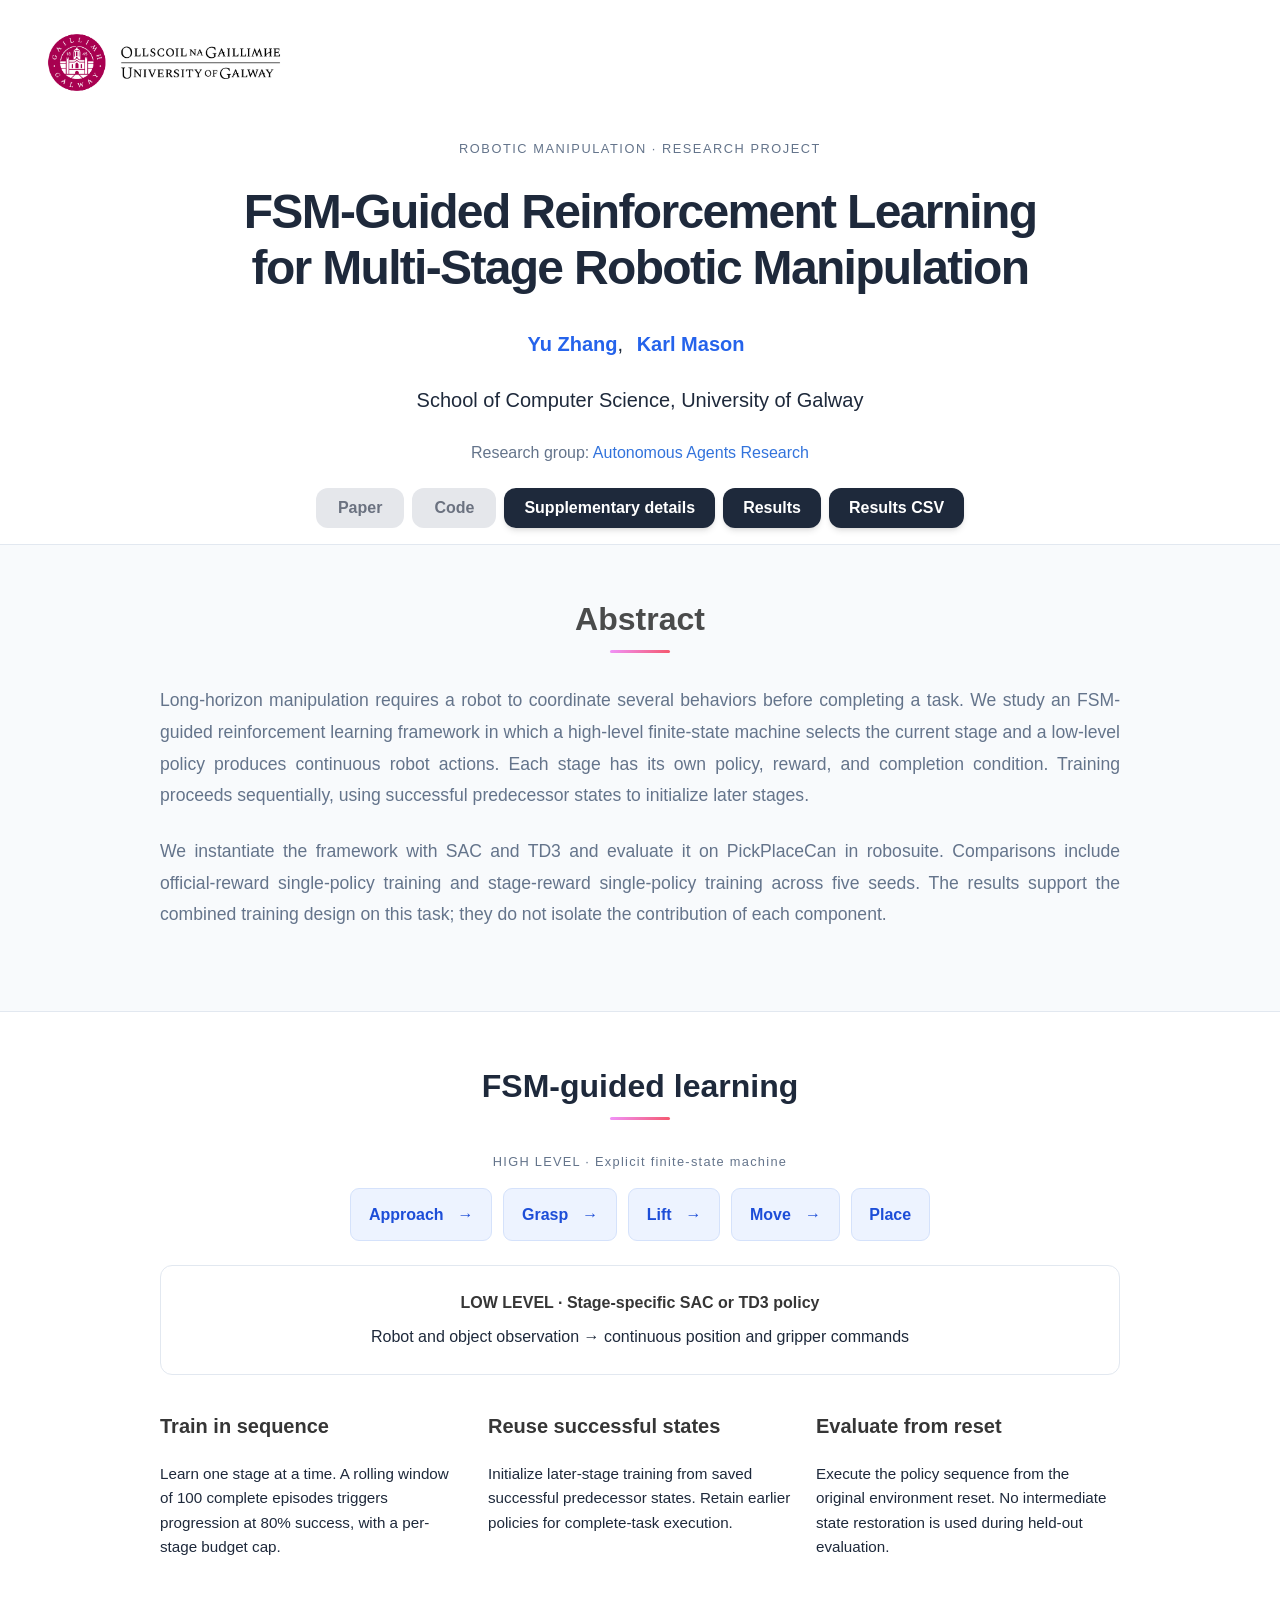
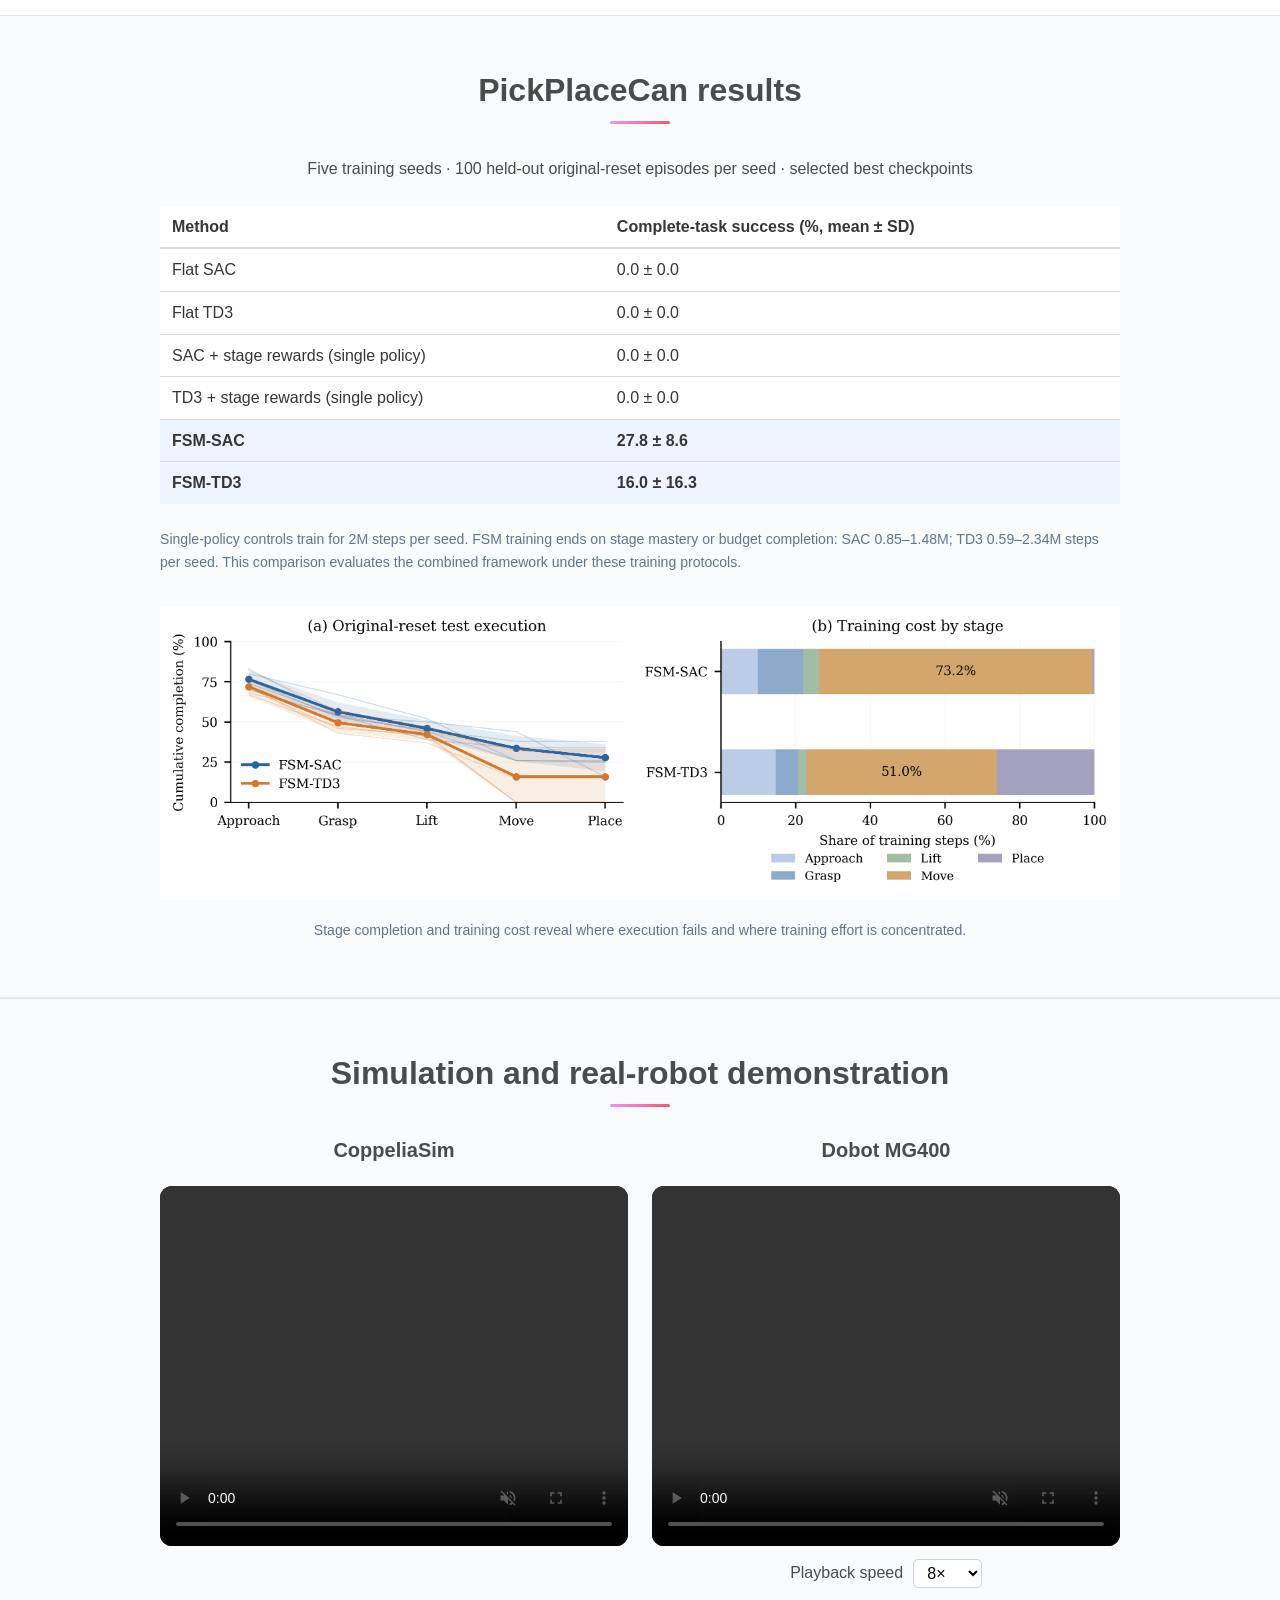
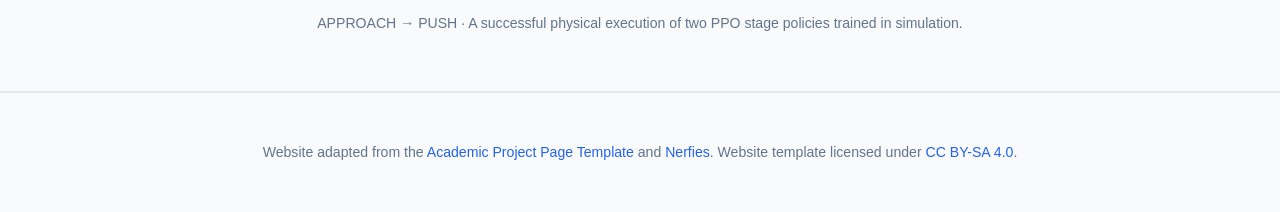
==== commit dafac9c6: "Add research group link and University of Galway header logo" ====
--- a/index.html
+++ b/index.html
@@ -1,6 +1,6 @@
 <!DOCTYPE html>
 
-<html lang="en"><head><meta charset="utf-8"/><meta content="width=device-width,initial-scale=1" name="viewport"/><title>FSM-Guided Reinforcement Learning for Multi-Stage Robotic Manipulation</title><meta content="Stage-wise robot manipulation learning with an explicit FSM and SAC or TD3 policies. Five-seed robosuite evaluation and recorded simulation rollouts." name="description"/><link href="static/css/bulma.min.css" rel="stylesheet"/><link href="static/css/index.css" rel="stylesheet"/><link href="style.css" rel="stylesheet"/></head><body><section class="hero"><div class="hero-body"><div class="container is-max-desktop has-text-centered"><p class="draft-label">Robotic manipulation · Research project</p><h1 class="title is-1 publication-title">FSM-Guided Reinforcement Learning<br class="desktop-break"/> for Multi-Stage Robotic Manipulation</h1><div class="is-size-5 publication-authors"><span class="author-block"><a href="https://yuzhangai.com">Yu Zhang</a>,</span> <span class="author-block"><a href="https://research.universityofgalway.ie/en/persons/karl-mason/">Karl Mason</a></span></div><div class="publication-authors is-size-5">School of Computer Science, University of Galway</div><div class="publication-links"><span aria-disabled="true" aria-label="Paper. Paper will be released at the camera-ready stage." class="release-control" role="link" tabindex="0"><span class="button is-rounded release-button">Paper</span><span class="release-message" role="tooltip">Paper will be released at the camera-ready stage.</span></span><span aria-disabled="true" aria-label="Code. Code will be released at the camera-ready stage." class="release-control" role="link" tabindex="0"><span class="button is-rounded release-button">Code</span><span class="release-message" role="tooltip">Code will be released at the camera-ready stage.</span></span> <a class="button is-rounded is-dark" href="supplementary.html">Supplementary details</a> <a class="button is-rounded is-dark" href="#results">Results</a> <a class="button is-rounded is-dark" download="" href="assets/robosuite-results.csv">Results CSV</a></div></div></div></section><section class="section hero is-light" id="abstract"><div class="container is-max-desktop"><h2 class="title is-3 has-text-centered">Abstract</h2><div class="content has-text-justified"><p>Long-horizon manipulation requires a robot to coordinate several behaviors before completing a task. We study an FSM-guided reinforcement learning framework in which a high-level finite-state machine selects the current stage and a low-level policy produces continuous robot actions. Each stage has its own policy, reward, and completion condition. Training proceeds sequentially, using successful predecessor states to initialize later stages.</p><p>We instantiate the framework with SAC and TD3 and evaluate it on PickPlaceCan in robosuite. Comparisons include official-reward single-policy training and stage-reward single-policy training across five seeds. The results support the combined training design on this task; they do not isolate the contribution of each component.</p></div></div></section><section class="section" id="method"><div class="container is-max-desktop"><h2 class="title is-3 has-text-centered">FSM-guided learning</h2><div class="level-label">HIGH LEVEL · Explicit finite-state machine</div><div class="stage-flow"><span>Approach</span><span>Grasp</span><span>Lift</span><span>Move</span><span>Place</span></div><div class="policy-layer"><strong>LOW LEVEL · Stage-specific SAC or TD3 policy</strong><p>Robot and object observation → continuous position and gripper commands</p></div><div class="columns method-notes"><div class="column"><h3 class="title is-5">Train in sequence</h3><p>Learn one stage at a time. A rolling window of 100 complete episodes triggers progression at 80% success, with a per-stage budget cap.</p></div><div class="column"><h3 class="title is-5">Reuse successful states</h3><p>Initialize later-stage training from saved successful predecessor states. Retain earlier policies for complete-task execution.</p></div><div class="column"><h3 class="title is-5">Evaluate from reset</h3><p>Execute the policy sequence from the original environment reset. No intermediate state restoration is used during held-out evaluation.</p></div></div></div></section><section class="section hero is-light" id="results"><div class="container is-max-desktop"><h2 class="title is-3 has-text-centered">PickPlaceCan results</h2><p class="has-text-centered">Five training seeds · 100 held-out original-reset episodes per seed · selected best checkpoints</p><div class="table-container"><table class="table is-fullwidth"><thead><tr><th>Method</th><th>Complete-task success (%, mean ± SD)</th></tr></thead><tbody><tr class=""><td>Flat SAC</td><td>0.0 ± 0.0</td></tr><tr class=""><td>Flat TD3</td><td>0.0 ± 0.0</td></tr><tr class=""><td>SAC + stage rewards (single policy)</td><td>0.0 ± 0.0</td></tr><tr class=""><td>TD3 + stage rewards (single policy)</td><td>0.0 ± 0.0</td></tr><tr class="highlight"><td>FSM-SAC</td><td>27.8 ± 8.6</td></tr><tr class="highlight"><td>FSM-TD3</td><td>16.0 ± 16.3</td></tr></tbody></table></div><p class="caption">Single-policy controls train for 2M steps per seed. FSM training ends on stage mastery or budget completion: SAC 0.85–1.48M; TD3 0.59–2.34M steps per seed. This comparison evaluates the combined framework under these training protocols.</p><figure><img alt="Cumulative stage completion during original-reset execution and pooled training cost by stage" loading="lazy" src="assets/execution-cost.png"/><figcaption>Stage completion and training cost reveal where execution fails and where training effort is concentrated.</figcaption></figure></div></section><section class="section hero is-light" id="robot"><div class="container is-max-desktop"><h2 class="title is-3 has-text-centered">Simulation and real-robot demonstration</h2><div class="columns robot-videos"><div class="column"><h3 class="title is-5 has-text-centered">CoppeliaSim</h3><video aria-label="Dobot MG400 pushing task in CoppeliaSim" class="simulation-video" controls="" muted="" playsinline="" preload="metadata"><source src="assets/robot/coppeliasim_target_view_h264.mp4" type="video/mp4"/></video></div><div class="column"><h3 class="title is-5 has-text-centered">Dobot MG400</h3><video aria-label="Dobot MG400 physical pushing demonstration" controls="" id="real-robot-video" muted="" playsinline="" preload="metadata"><source src="assets/robot/mg400_real_robot.mp4" type="video/mp4"/></video><div class="playback-control"><label for="real-robot-speed">Playback speed</label><select id="real-robot-speed"><option value="1">1×</option><option value="2">2×</option><option value="4">4×</option><option selected="" value="8">8×</option><option value="16">16×</option></select></div></div></div><p class="caption has-text-centered">APPROACH → PUSH · A successful physical execution of two PPO stage policies trained in simulation.</p></div></section><footer class="footer"><div class="container is-max-desktop content has-text-centered"><p class="caption">Website adapted from the <a href="https://github.com/eliahuhorwitz/Academic-project-page-template">Academic Project Page Template</a> and <a href="https://nerfies.github.io/">Nerfies</a>. Website template licensed under <a href="https://creativecommons.org/licenses/by-sa/4.0/">CC BY-SA 4.0</a>.</p></div></footer><script>
+<html lang="en"><head><meta charset="utf-8"/><meta content="width=device-width,initial-scale=1" name="viewport"/><title>FSM-Guided Reinforcement Learning for Multi-Stage Robotic Manipulation</title><meta content="Stage-wise robot manipulation learning with an explicit FSM and SAC or TD3 policies. Five-seed robosuite evaluation and recorded simulation rollouts." name="description"/><link href="static/css/bulma.min.css" rel="stylesheet"/><link href="static/css/index.css" rel="stylesheet"/><link href="style.css" rel="stylesheet"/></head><body><header class="institution-bar"><img alt="University of Galway" height="2658" src="assets/University_Of_Galway_Logo__Positive_Landscape.jpg" width="7030"/></header><section class="hero"><div class="hero-body"><div class="container is-max-desktop has-text-centered"><p class="draft-label">Robotic manipulation · Research project</p><h1 class="title is-1 publication-title">FSM-Guided Reinforcement Learning<br class="desktop-break"/> for Multi-Stage Robotic Manipulation</h1><div class="is-size-5 publication-authors"><span class="author-block"><a href="https://yuzhangai.com">Yu Zhang</a>,</span> <span class="author-block"><a href="https://research.universityofgalway.ie/en/persons/karl-mason/">Karl Mason</a></span></div><div class="publication-authors is-size-5">School of Computer Science, University of Galway</div><p class="research-group">Research group: <a href="https://www.autonomous-agents-research.com/">Autonomous Agents Research</a></p><div class="publication-links"><span aria-disabled="true" aria-label="Paper. Paper will be released at the camera-ready stage." class="release-control" role="link" tabindex="0"><span class="button is-rounded release-button">Paper</span><span class="release-message" role="tooltip">Paper will be released at the camera-ready stage.</span></span><span aria-disabled="true" aria-label="Code. Code will be released at the camera-ready stage." class="release-control" role="link" tabindex="0"><span class="button is-rounded release-button">Code</span><span class="release-message" role="tooltip">Code will be released at the camera-ready stage.</span></span> <a class="button is-rounded is-dark" href="supplementary.html">Supplementary details</a> <a class="button is-rounded is-dark" href="#results">Results</a> <a class="button is-rounded is-dark" download="" href="assets/robosuite-results.csv">Results CSV</a></div></div></div></section><section class="section hero is-light" id="abstract"><div class="container is-max-desktop"><h2 class="title is-3 has-text-centered">Abstract</h2><div class="content has-text-justified"><p>Long-horizon manipulation requires a robot to coordinate several behaviors before completing a task. We study an FSM-guided reinforcement learning framework in which a high-level finite-state machine selects the current stage and a low-level policy produces continuous robot actions. Each stage has its own policy, reward, and completion condition. Training proceeds sequentially, using successful predecessor states to initialize later stages.</p><p>We instantiate the framework with SAC and TD3 and evaluate it on PickPlaceCan in robosuite. Comparisons include official-reward single-policy training and stage-reward single-policy training across five seeds. The results support the combined training design on this task; they do not isolate the contribution of each component.</p></div></div></section><section class="section" id="method"><div class="container is-max-desktop"><h2 class="title is-3 has-text-centered">FSM-guided learning</h2><div class="level-label">HIGH LEVEL · Explicit finite-state machine</div><div class="stage-flow"><span>Approach</span><span>Grasp</span><span>Lift</span><span>Move</span><span>Place</span></div><div class="policy-layer"><strong>LOW LEVEL · Stage-specific SAC or TD3 policy</strong><p>Robot and object observation → continuous position and gripper commands</p></div><div class="columns method-notes"><div class="column"><h3 class="title is-5">Train in sequence</h3><p>Learn one stage at a time. A rolling window of 100 complete episodes triggers progression at 80% success, with a per-stage budget cap.</p></div><div class="column"><h3 class="title is-5">Reuse successful states</h3><p>Initialize later-stage training from saved successful predecessor states. Retain earlier policies for complete-task execution.</p></div><div class="column"><h3 class="title is-5">Evaluate from reset</h3><p>Execute the policy sequence from the original environment reset. No intermediate state restoration is used during held-out evaluation.</p></div></div></div></section><section class="section hero is-light" id="results"><div class="container is-max-desktop"><h2 class="title is-3 has-text-centered">PickPlaceCan results</h2><p class="has-text-centered">Five training seeds · 100 held-out original-reset episodes per seed · selected best checkpoints</p><div class="table-container"><table class="table is-fullwidth"><thead><tr><th>Method</th><th>Complete-task success (%, mean ± SD)</th></tr></thead><tbody><tr class=""><td>Flat SAC</td><td>0.0 ± 0.0</td></tr><tr class=""><td>Flat TD3</td><td>0.0 ± 0.0</td></tr><tr class=""><td>SAC + stage rewards (single policy)</td><td>0.0 ± 0.0</td></tr><tr class=""><td>TD3 + stage rewards (single policy)</td><td>0.0 ± 0.0</td></tr><tr class="highlight"><td>FSM-SAC</td><td>27.8 ± 8.6</td></tr><tr class="highlight"><td>FSM-TD3</td><td>16.0 ± 16.3</td></tr></tbody></table></div><p class="caption">Single-policy controls train for 2M steps per seed. FSM training ends on stage mastery or budget completion: SAC 0.85–1.48M; TD3 0.59–2.34M steps per seed. This comparison evaluates the combined framework under these training protocols.</p><figure><img alt="Cumulative stage completion during original-reset execution and pooled training cost by stage" loading="lazy" src="assets/execution-cost.png"/><figcaption>Stage completion and training cost reveal where execution fails and where training effort is concentrated.</figcaption></figure></div></section><section class="section hero is-light" id="robot"><div class="container is-max-desktop"><h2 class="title is-3 has-text-centered">Simulation and real-robot demonstration</h2><div class="columns robot-videos"><div class="column"><h3 class="title is-5 has-text-centered">CoppeliaSim</h3><video aria-label="Dobot MG400 pushing task in CoppeliaSim" class="simulation-video" controls="" muted="" playsinline="" preload="metadata"><source src="assets/robot/coppeliasim_target_view_h264.mp4" type="video/mp4"/></video></div><div class="column"><h3 class="title is-5 has-text-centered">Dobot MG400</h3><video aria-label="Dobot MG400 physical pushing demonstration" controls="" id="real-robot-video" muted="" playsinline="" preload="metadata"><source src="assets/robot/mg400_real_robot.mp4" type="video/mp4"/></video><div class="playback-control"><label for="real-robot-speed">Playback speed</label><select id="real-robot-speed"><option value="1">1×</option><option value="2">2×</option><option value="4">4×</option><option selected="" value="8">8×</option><option value="16">16×</option></select></div></div></div><p class="caption has-text-centered">APPROACH → PUSH · A successful physical execution of two PPO stage policies trained in simulation.</p></div></section><footer class="footer"><div class="container is-max-desktop content has-text-centered"><p class="caption">Website adapted from the <a href="https://github.com/eliahuhorwitz/Academic-project-page-template">Academic Project Page Template</a> and <a href="https://nerfies.github.io/">Nerfies</a>. Website template licensed under <a href="https://creativecommons.org/licenses/by-sa/4.0/">CC BY-SA 4.0</a>.</p></div></footer><script>
 const realRobotVideo = document.getElementById('real-robot-video');
 const speedSelect = document.getElementById('real-robot-speed');
 function setPlaybackSpeed() {
--- a/style.css
+++ b/style.css
@@ -12,5 +12,11 @@
 .playback-control select{font:inherit;padding:.25rem .6rem;border:1px solid #cbd5e1;border-radius:5px;background:#fff}
 @media(max-width:700px){.robot-videos video{height:auto;aspect-ratio:16/9}.robot-videos .simulation-video{aspect-ratio:1}}
 
-body > .hero:first-child{overflow:visible}
+body > .hero:first-child,body > .institution-bar + .hero{overflow:visible}
 @media(max-width:700px){.release-control:first-child .release-message{left:0;transform:none}}
+
+.institution-bar{display:block;max-width:none;margin:0;padding:.6rem 1.5rem 0;background:#fff}
+.institution-bar img{display:block;width:280px;max-width:100%;height:auto}
+.institution-bar + .hero .hero-body{padding-top:1.5rem}
+.research-group{margin:.6rem 0 1.4rem;color:#64748b;font-size:1rem}
+@media(max-width:700px){.institution-bar{padding:.5rem 1rem 0}.institution-bar img{width:225px}.institution-bar + .hero .hero-body{padding-top:1rem}}
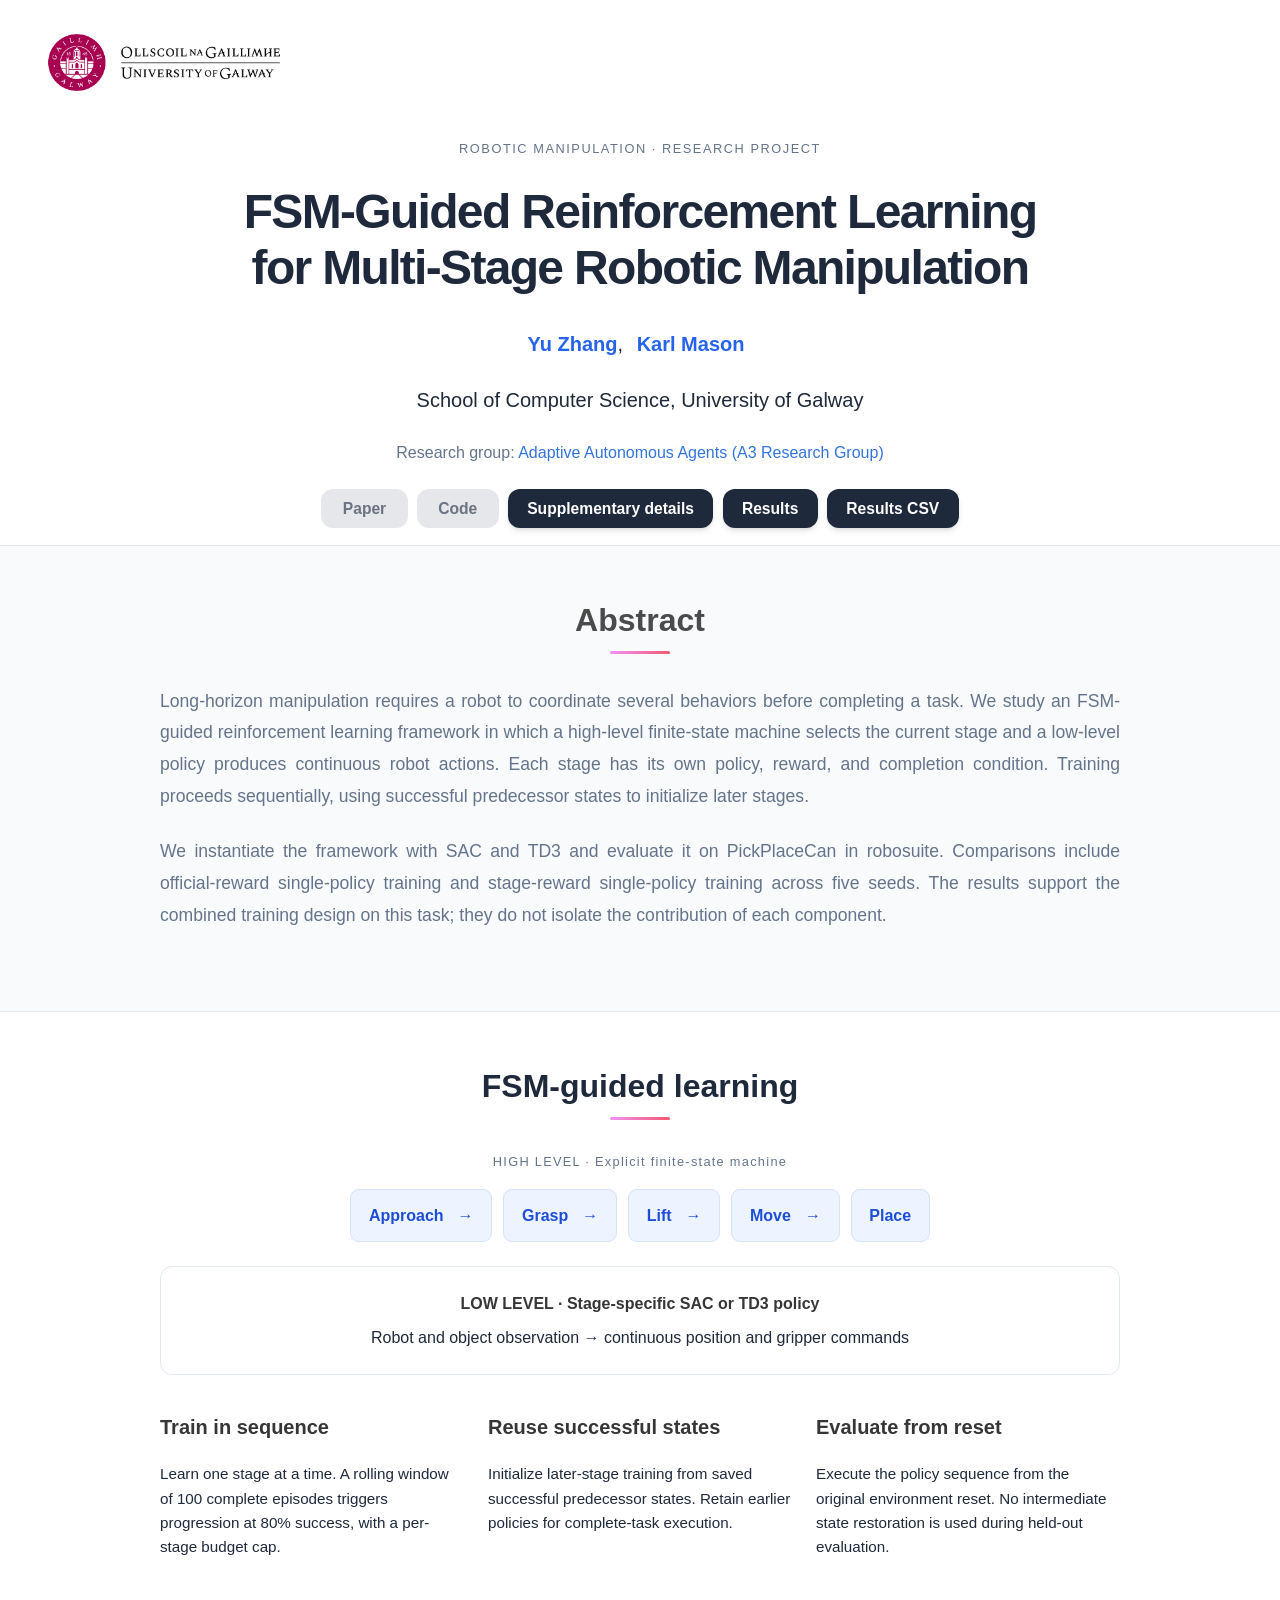
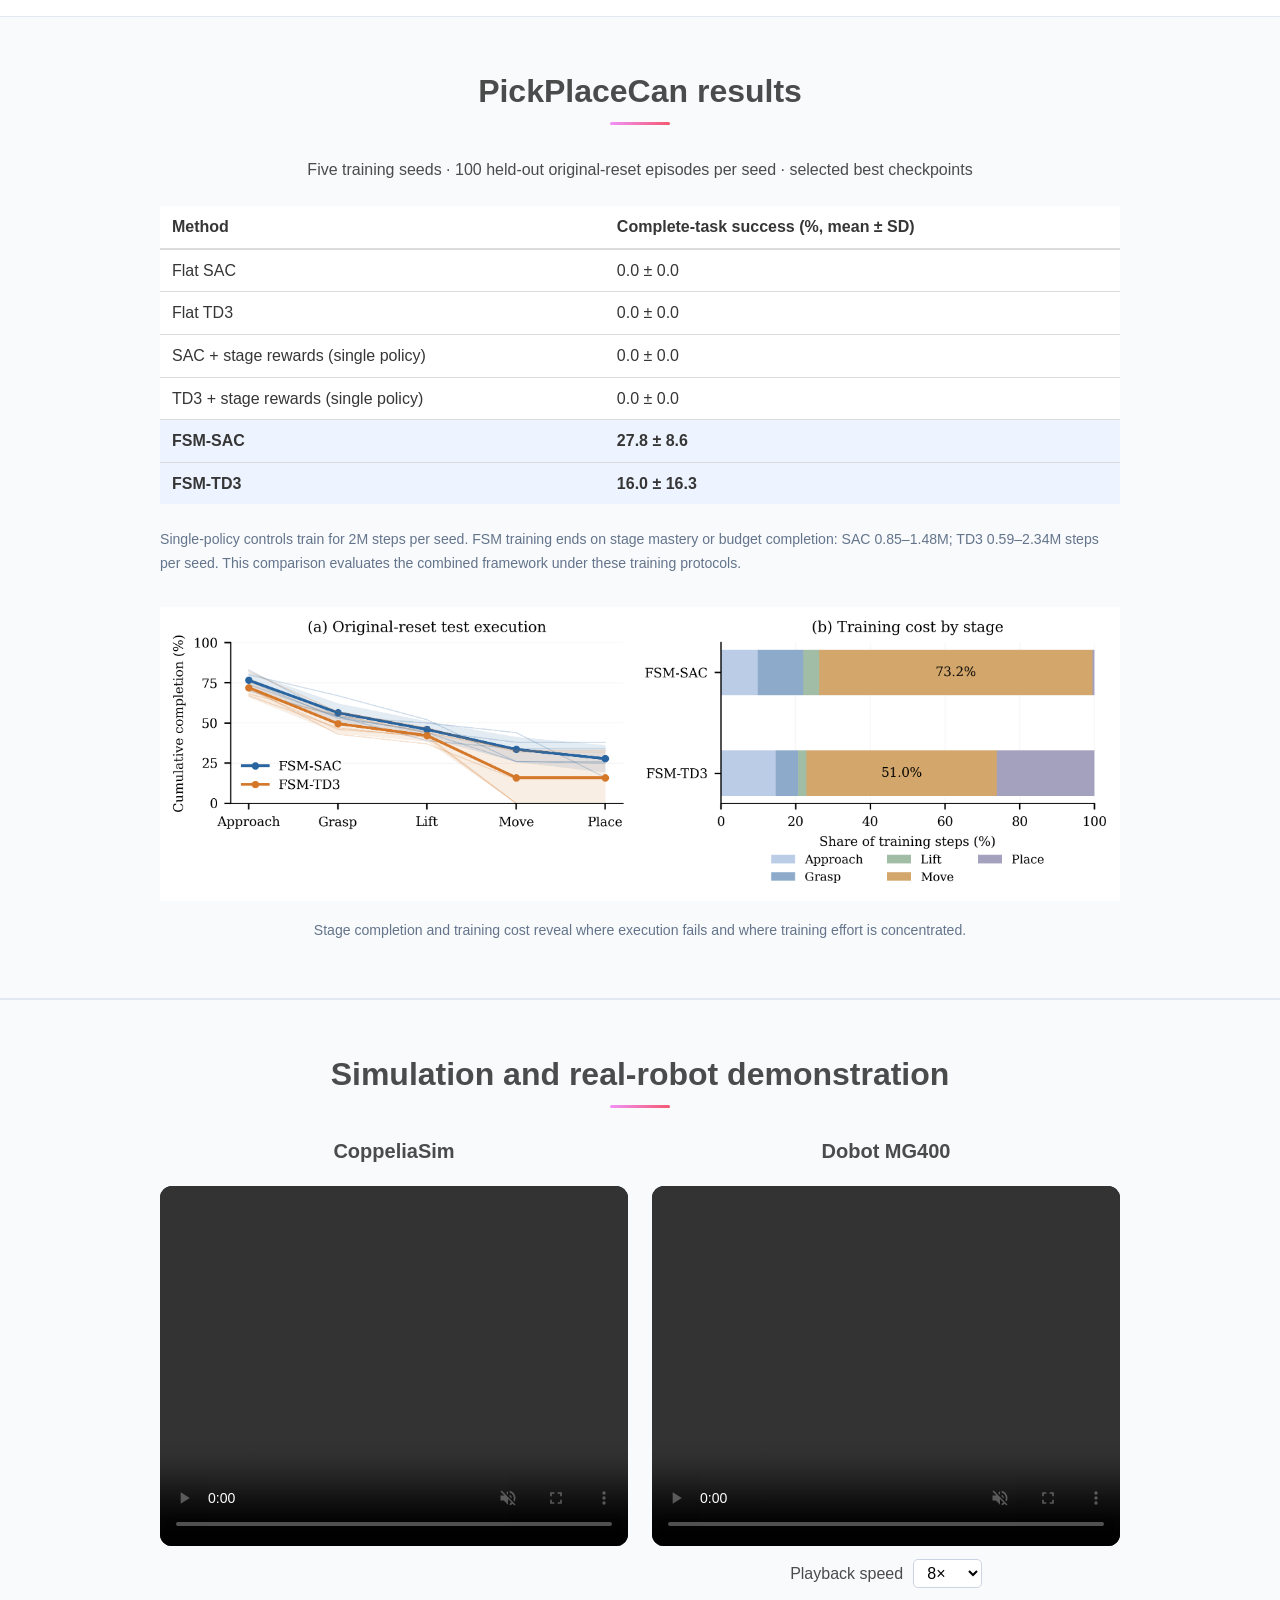
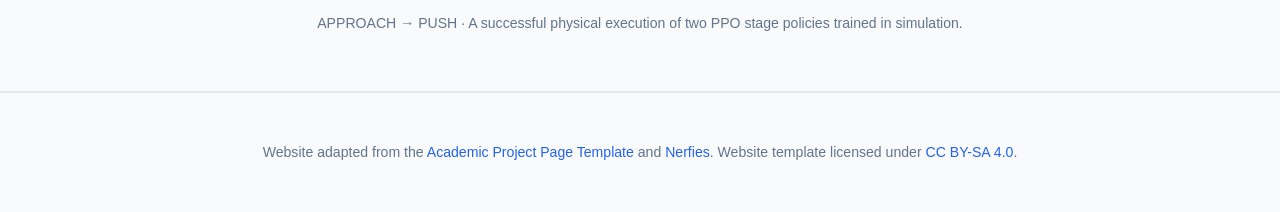
==== commit a4793dca: "Use the full Adaptive Autonomous Agents research group name" ====
--- a/index.html
+++ b/index.html
@@ -1,6 +1,6 @@
 <!DOCTYPE html>
 
-<html lang="en"><head><meta charset="utf-8"/><meta content="width=device-width,initial-scale=1" name="viewport"/><title>FSM-Guided Reinforcement Learning for Multi-Stage Robotic Manipulation</title><meta content="Stage-wise robot manipulation learning with an explicit FSM and SAC or TD3 policies. Five-seed robosuite evaluation and recorded simulation rollouts." name="description"/><link href="static/css/bulma.min.css" rel="stylesheet"/><link href="static/css/index.css" rel="stylesheet"/><link href="style.css" rel="stylesheet"/></head><body><header class="institution-bar"><img alt="University of Galway" height="2658" src="assets/University_Of_Galway_Logo__Positive_Landscape.jpg" width="7030"/></header><section class="hero"><div class="hero-body"><div class="container is-max-desktop has-text-centered"><p class="draft-label">Robotic manipulation · Research project</p><h1 class="title is-1 publication-title">FSM-Guided Reinforcement Learning<br class="desktop-break"/> for Multi-Stage Robotic Manipulation</h1><div class="is-size-5 publication-authors"><span class="author-block"><a href="https://yuzhangai.com">Yu Zhang</a>,</span> <span class="author-block"><a href="https://research.universityofgalway.ie/en/persons/karl-mason/">Karl Mason</a></span></div><div class="publication-authors is-size-5">School of Computer Science, University of Galway</div><p class="research-group">Research group: <a href="https://www.autonomous-agents-research.com/">Autonomous Agents Research</a></p><div class="publication-links"><span aria-disabled="true" aria-label="Paper. Paper will be released at the camera-ready stage." class="release-control" role="link" tabindex="0"><span class="button is-rounded release-button">Paper</span><span class="release-message" role="tooltip">Paper will be released at the camera-ready stage.</span></span><span aria-disabled="true" aria-label="Code. Code will be released at the camera-ready stage." class="release-control" role="link" tabindex="0"><span class="button is-rounded release-button">Code</span><span class="release-message" role="tooltip">Code will be released at the camera-ready stage.</span></span> <a class="button is-rounded is-dark" href="supplementary.html">Supplementary details</a> <a class="button is-rounded is-dark" href="#results">Results</a> <a class="button is-rounded is-dark" download="" href="assets/robosuite-results.csv">Results CSV</a></div></div></div></section><section class="section hero is-light" id="abstract"><div class="container is-max-desktop"><h2 class="title is-3 has-text-centered">Abstract</h2><div class="content has-text-justified"><p>Long-horizon manipulation requires a robot to coordinate several behaviors before completing a task. We study an FSM-guided reinforcement learning framework in which a high-level finite-state machine selects the current stage and a low-level policy produces continuous robot actions. Each stage has its own policy, reward, and completion condition. Training proceeds sequentially, using successful predecessor states to initialize later stages.</p><p>We instantiate the framework with SAC and TD3 and evaluate it on PickPlaceCan in robosuite. Comparisons include official-reward single-policy training and stage-reward single-policy training across five seeds. The results support the combined training design on this task; they do not isolate the contribution of each component.</p></div></div></section><section class="section" id="method"><div class="container is-max-desktop"><h2 class="title is-3 has-text-centered">FSM-guided learning</h2><div class="level-label">HIGH LEVEL · Explicit finite-state machine</div><div class="stage-flow"><span>Approach</span><span>Grasp</span><span>Lift</span><span>Move</span><span>Place</span></div><div class="policy-layer"><strong>LOW LEVEL · Stage-specific SAC or TD3 policy</strong><p>Robot and object observation → continuous position and gripper commands</p></div><div class="columns method-notes"><div class="column"><h3 class="title is-5">Train in sequence</h3><p>Learn one stage at a time. A rolling window of 100 complete episodes triggers progression at 80% success, with a per-stage budget cap.</p></div><div class="column"><h3 class="title is-5">Reuse successful states</h3><p>Initialize later-stage training from saved successful predecessor states. Retain earlier policies for complete-task execution.</p></div><div class="column"><h3 class="title is-5">Evaluate from reset</h3><p>Execute the policy sequence from the original environment reset. No intermediate state restoration is used during held-out evaluation.</p></div></div></div></section><section class="section hero is-light" id="results"><div class="container is-max-desktop"><h2 class="title is-3 has-text-centered">PickPlaceCan results</h2><p class="has-text-centered">Five training seeds · 100 held-out original-reset episodes per seed · selected best checkpoints</p><div class="table-container"><table class="table is-fullwidth"><thead><tr><th>Method</th><th>Complete-task success (%, mean ± SD)</th></tr></thead><tbody><tr class=""><td>Flat SAC</td><td>0.0 ± 0.0</td></tr><tr class=""><td>Flat TD3</td><td>0.0 ± 0.0</td></tr><tr class=""><td>SAC + stage rewards (single policy)</td><td>0.0 ± 0.0</td></tr><tr class=""><td>TD3 + stage rewards (single policy)</td><td>0.0 ± 0.0</td></tr><tr class="highlight"><td>FSM-SAC</td><td>27.8 ± 8.6</td></tr><tr class="highlight"><td>FSM-TD3</td><td>16.0 ± 16.3</td></tr></tbody></table></div><p class="caption">Single-policy controls train for 2M steps per seed. FSM training ends on stage mastery or budget completion: SAC 0.85–1.48M; TD3 0.59–2.34M steps per seed. This comparison evaluates the combined framework under these training protocols.</p><figure><img alt="Cumulative stage completion during original-reset execution and pooled training cost by stage" loading="lazy" src="assets/execution-cost.png"/><figcaption>Stage completion and training cost reveal where execution fails and where training effort is concentrated.</figcaption></figure></div></section><section class="section hero is-light" id="robot"><div class="container is-max-desktop"><h2 class="title is-3 has-text-centered">Simulation and real-robot demonstration</h2><div class="columns robot-videos"><div class="column"><h3 class="title is-5 has-text-centered">CoppeliaSim</h3><video aria-label="Dobot MG400 pushing task in CoppeliaSim" class="simulation-video" controls="" muted="" playsinline="" preload="metadata"><source src="assets/robot/coppeliasim_target_view_h264.mp4" type="video/mp4"/></video></div><div class="column"><h3 class="title is-5 has-text-centered">Dobot MG400</h3><video aria-label="Dobot MG400 physical pushing demonstration" controls="" id="real-robot-video" muted="" playsinline="" preload="metadata"><source src="assets/robot/mg400_real_robot.mp4" type="video/mp4"/></video><div class="playback-control"><label for="real-robot-speed">Playback speed</label><select id="real-robot-speed"><option value="1">1×</option><option value="2">2×</option><option value="4">4×</option><option selected="" value="8">8×</option><option value="16">16×</option></select></div></div></div><p class="caption has-text-centered">APPROACH → PUSH · A successful physical execution of two PPO stage policies trained in simulation.</p></div></section><footer class="footer"><div class="container is-max-desktop content has-text-centered"><p class="caption">Website adapted from the <a href="https://github.com/eliahuhorwitz/Academic-project-page-template">Academic Project Page Template</a> and <a href="https://nerfies.github.io/">Nerfies</a>. Website template licensed under <a href="https://creativecommons.org/licenses/by-sa/4.0/">CC BY-SA 4.0</a>.</p></div></footer><script>
+<html lang="en"><head><meta charset="utf-8"/><meta content="width=device-width,initial-scale=1" name="viewport"/><title>FSM-Guided Reinforcement Learning for Multi-Stage Robotic Manipulation</title><meta content="Stage-wise robot manipulation learning with an explicit FSM and SAC or TD3 policies. Five-seed robosuite evaluation and recorded simulation rollouts." name="description"/><link href="static/css/bulma.min.css" rel="stylesheet"/><link href="static/css/index.css" rel="stylesheet"/><link href="style.css" rel="stylesheet"/></head><body><header class="institution-bar"><img alt="University of Galway" height="2658" src="assets/University_Of_Galway_Logo__Positive_Landscape.jpg" width="7030"/></header><section class="hero"><div class="hero-body"><div class="container is-max-desktop has-text-centered"><p class="draft-label">Robotic manipulation · Research project</p><h1 class="title is-1 publication-title">FSM-Guided Reinforcement Learning<br class="desktop-break"/> for Multi-Stage Robotic Manipulation</h1><div class="is-size-5 publication-authors"><span class="author-block"><a href="https://yuzhangai.com">Yu Zhang</a>,</span> <span class="author-block"><a href="https://research.universityofgalway.ie/en/persons/karl-mason/">Karl Mason</a></span></div><div class="publication-authors is-size-5">School of Computer Science, University of Galway</div><p class="research-group">Research group: <a href="https://www.autonomous-agents-research.com/">Adaptive Autonomous Agents (A3 Research Group)</a></p><div class="publication-links"><span aria-disabled="true" aria-label="Paper. Paper will be released at the camera-ready stage." class="release-control" role="link" tabindex="0"><span class="button is-rounded release-button">Paper</span><span class="release-message" role="tooltip">Paper will be released at the camera-ready stage.</span></span><span aria-disabled="true" aria-label="Code. Code will be released at the camera-ready stage." class="release-control" role="link" tabindex="0"><span class="button is-rounded release-button">Code</span><span class="release-message" role="tooltip">Code will be released at the camera-ready stage.</span></span> <a class="button is-rounded is-dark" href="supplementary.html">Supplementary details</a> <a class="button is-rounded is-dark" href="#results">Results</a> <a class="button is-rounded is-dark" download="" href="assets/robosuite-results.csv">Results CSV</a></div></div></div></section><section class="section hero is-light" id="abstract"><div class="container is-max-desktop"><h2 class="title is-3 has-text-centered">Abstract</h2><div class="content has-text-justified"><p>Long-horizon manipulation requires a robot to coordinate several behaviors before completing a task. We study an FSM-guided reinforcement learning framework in which a high-level finite-state machine selects the current stage and a low-level policy produces continuous robot actions. Each stage has its own policy, reward, and completion condition. Training proceeds sequentially, using successful predecessor states to initialize later stages.</p><p>We instantiate the framework with SAC and TD3 and evaluate it on PickPlaceCan in robosuite. Comparisons include official-reward single-policy training and stage-reward single-policy training across five seeds. The results support the combined training design on this task; they do not isolate the contribution of each component.</p></div></div></section><section class="section" id="method"><div class="container is-max-desktop"><h2 class="title is-3 has-text-centered">FSM-guided learning</h2><div class="level-label">HIGH LEVEL · Explicit finite-state machine</div><div class="stage-flow"><span>Approach</span><span>Grasp</span><span>Lift</span><span>Move</span><span>Place</span></div><div class="policy-layer"><strong>LOW LEVEL · Stage-specific SAC or TD3 policy</strong><p>Robot and object observation → continuous position and gripper commands</p></div><div class="columns method-notes"><div class="column"><h3 class="title is-5">Train in sequence</h3><p>Learn one stage at a time. A rolling window of 100 complete episodes triggers progression at 80% success, with a per-stage budget cap.</p></div><div class="column"><h3 class="title is-5">Reuse successful states</h3><p>Initialize later-stage training from saved successful predecessor states. Retain earlier policies for complete-task execution.</p></div><div class="column"><h3 class="title is-5">Evaluate from reset</h3><p>Execute the policy sequence from the original environment reset. No intermediate state restoration is used during held-out evaluation.</p></div></div></div></section><section class="section hero is-light" id="results"><div class="container is-max-desktop"><h2 class="title is-3 has-text-centered">PickPlaceCan results</h2><p class="has-text-centered">Five training seeds · 100 held-out original-reset episodes per seed · selected best checkpoints</p><div class="table-container"><table class="table is-fullwidth"><thead><tr><th>Method</th><th>Complete-task success (%, mean ± SD)</th></tr></thead><tbody><tr class=""><td>Flat SAC</td><td>0.0 ± 0.0</td></tr><tr class=""><td>Flat TD3</td><td>0.0 ± 0.0</td></tr><tr class=""><td>SAC + stage rewards (single policy)</td><td>0.0 ± 0.0</td></tr><tr class=""><td>TD3 + stage rewards (single policy)</td><td>0.0 ± 0.0</td></tr><tr class="highlight"><td>FSM-SAC</td><td>27.8 ± 8.6</td></tr><tr class="highlight"><td>FSM-TD3</td><td>16.0 ± 16.3</td></tr></tbody></table></div><p class="caption">Single-policy controls train for 2M steps per seed. FSM training ends on stage mastery or budget completion: SAC 0.85–1.48M; TD3 0.59–2.34M steps per seed. This comparison evaluates the combined framework under these training protocols.</p><figure><img alt="Cumulative stage completion during original-reset execution and pooled training cost by stage" loading="lazy" src="assets/execution-cost.png"/><figcaption>Stage completion and training cost reveal where execution fails and where training effort is concentrated.</figcaption></figure></div></section><section class="section hero is-light" id="robot"><div class="container is-max-desktop"><h2 class="title is-3 has-text-centered">Simulation and real-robot demonstration</h2><div class="columns robot-videos"><div class="column"><h3 class="title is-5 has-text-centered">CoppeliaSim</h3><video aria-label="Dobot MG400 pushing task in CoppeliaSim" class="simulation-video" controls="" muted="" playsinline="" preload="metadata"><source src="assets/robot/coppeliasim_target_view_h264.mp4" type="video/mp4"/></video></div><div class="column"><h3 class="title is-5 has-text-centered">Dobot MG400</h3><video aria-label="Dobot MG400 physical pushing demonstration" controls="" id="real-robot-video" muted="" playsinline="" preload="metadata"><source src="assets/robot/mg400_real_robot.mp4" type="video/mp4"/></video><div class="playback-control"><label for="real-robot-speed">Playback speed</label><select id="real-robot-speed"><option value="1">1×</option><option value="2">2×</option><option value="4">4×</option><option selected="" value="8">8×</option><option value="16">16×</option></select></div></div></div><p class="caption has-text-centered">APPROACH → PUSH · A successful physical execution of two PPO stage policies trained in simulation.</p></div></section><footer class="footer"><div class="container is-max-desktop content has-text-centered"><p class="caption">Website adapted from the <a href="https://github.com/eliahuhorwitz/Academic-project-page-template">Academic Project Page Template</a> and <a href="https://nerfies.github.io/">Nerfies</a>. Website template licensed under <a href="https://creativecommons.org/licenses/by-sa/4.0/">CC BY-SA 4.0</a>.</p></div></footer><script>
 const realRobotVideo = document.getElementById('real-robot-video');
 const speedSelect = document.getElementById('real-robot-speed');
 function setPlaybackSpeed() {
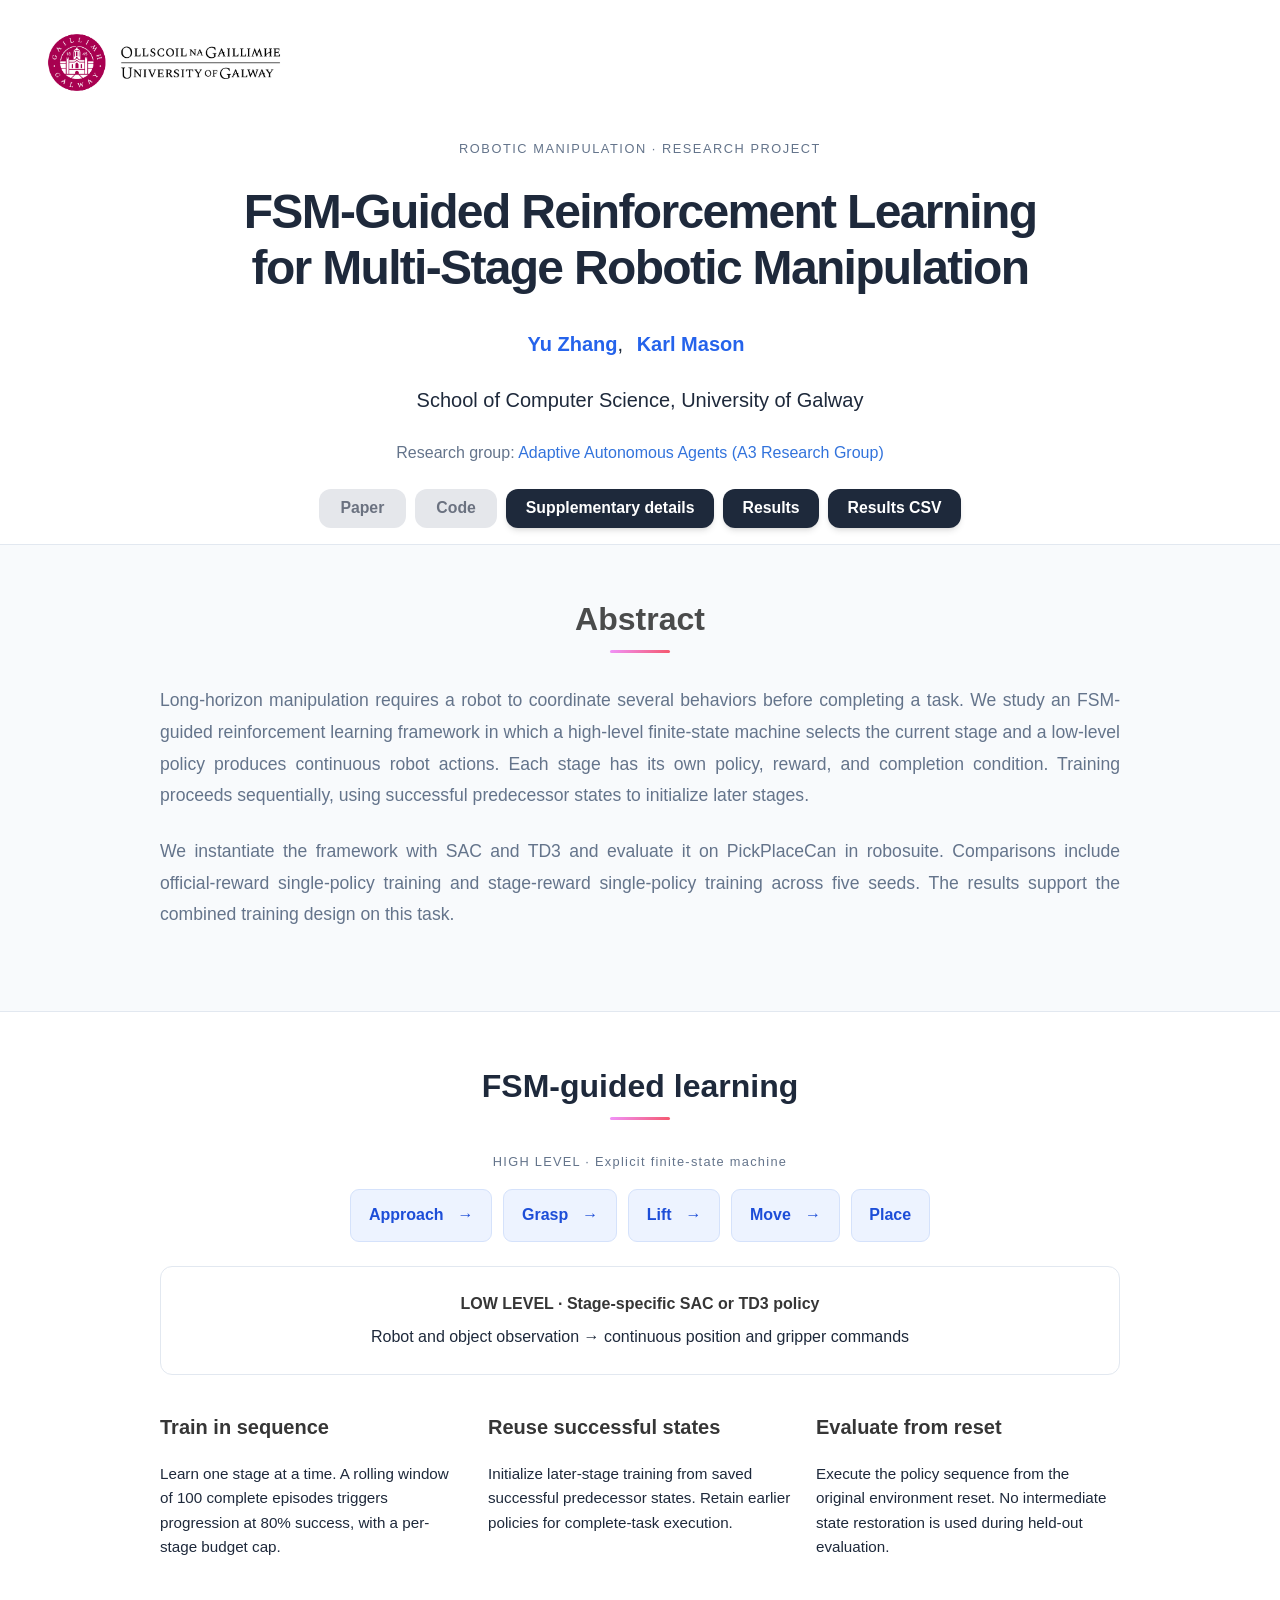
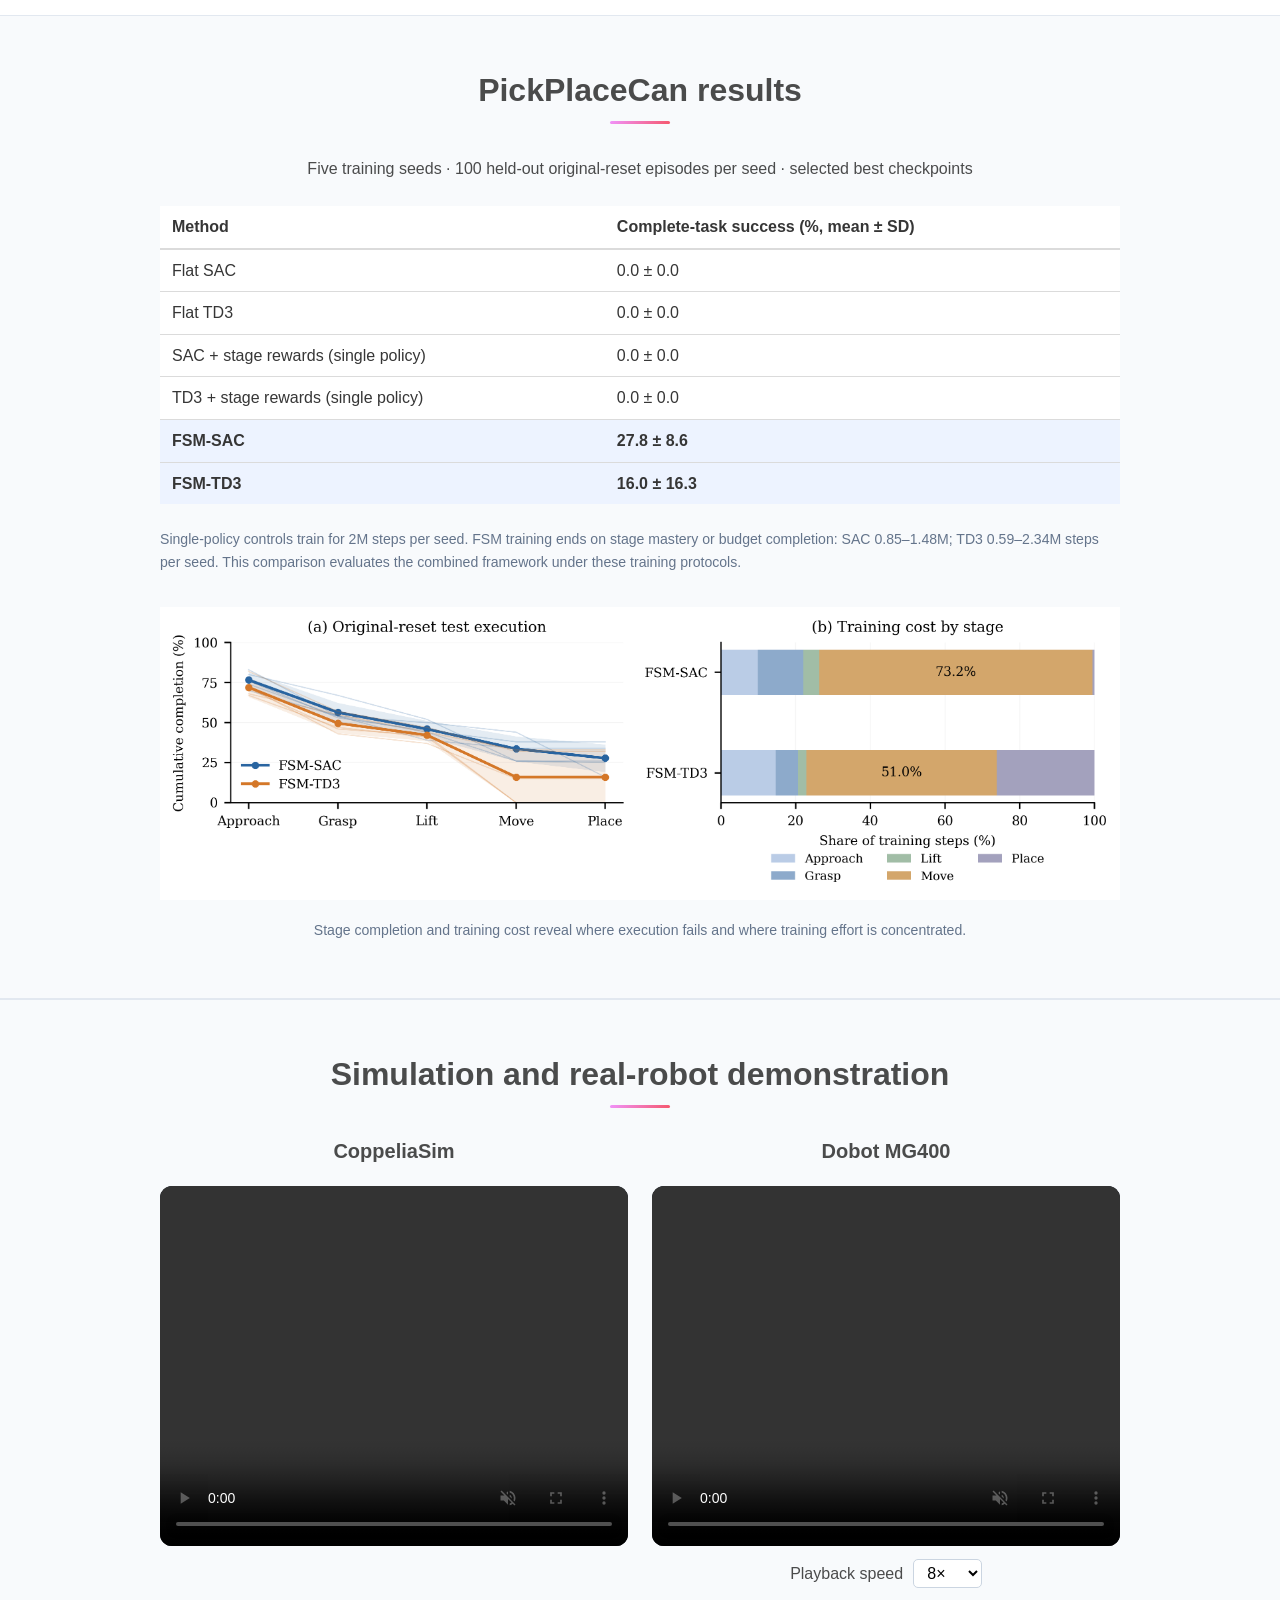
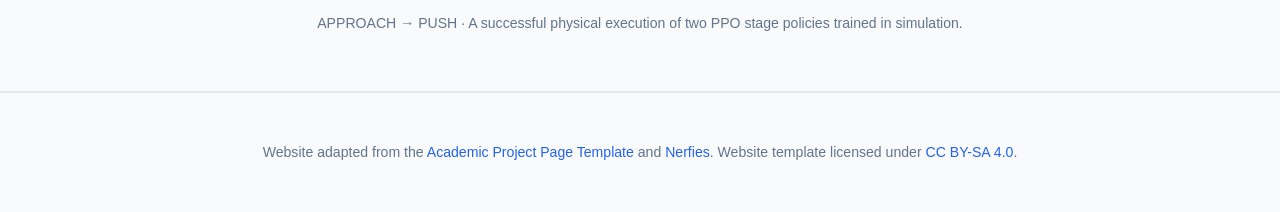
==== commit 74e9ecf6: "Update project overview wording" ====
--- a/index.html
+++ b/index.html
@@ -1,6 +1,6 @@
 <!DOCTYPE html>
 
-<html lang="en"><head><meta charset="utf-8"/><meta content="width=device-width,initial-scale=1" name="viewport"/><title>FSM-Guided Reinforcement Learning for Multi-Stage Robotic Manipulation</title><meta content="Stage-wise robot manipulation learning with an explicit FSM and SAC or TD3 policies. Five-seed robosuite evaluation and recorded simulation rollouts." name="description"/><link href="static/css/bulma.min.css" rel="stylesheet"/><link href="static/css/index.css" rel="stylesheet"/><link href="style.css" rel="stylesheet"/></head><body><header class="institution-bar"><img alt="University of Galway" height="2658" src="assets/University_Of_Galway_Logo__Positive_Landscape.jpg" width="7030"/></header><section class="hero"><div class="hero-body"><div class="container is-max-desktop has-text-centered"><p class="draft-label">Robotic manipulation · Research project</p><h1 class="title is-1 publication-title">FSM-Guided Reinforcement Learning<br class="desktop-break"/> for Multi-Stage Robotic Manipulation</h1><div class="is-size-5 publication-authors"><span class="author-block"><a href="https://yuzhangai.com">Yu Zhang</a>,</span> <span class="author-block"><a href="https://research.universityofgalway.ie/en/persons/karl-mason/">Karl Mason</a></span></div><div class="publication-authors is-size-5">School of Computer Science, University of Galway</div><p class="research-group">Research group: <a href="https://www.autonomous-agents-research.com/">Adaptive Autonomous Agents (A3 Research Group)</a></p><div class="publication-links"><span aria-disabled="true" aria-label="Paper. Paper will be released at the camera-ready stage." class="release-control" role="link" tabindex="0"><span class="button is-rounded release-button">Paper</span><span class="release-message" role="tooltip">Paper will be released at the camera-ready stage.</span></span><span aria-disabled="true" aria-label="Code. Code will be released at the camera-ready stage." class="release-control" role="link" tabindex="0"><span class="button is-rounded release-button">Code</span><span class="release-message" role="tooltip">Code will be released at the camera-ready stage.</span></span> <a class="button is-rounded is-dark" href="supplementary.html">Supplementary details</a> <a class="button is-rounded is-dark" href="#results">Results</a> <a class="button is-rounded is-dark" download="" href="assets/robosuite-results.csv">Results CSV</a></div></div></div></section><section class="section hero is-light" id="abstract"><div class="container is-max-desktop"><h2 class="title is-3 has-text-centered">Abstract</h2><div class="content has-text-justified"><p>Long-horizon manipulation requires a robot to coordinate several behaviors before completing a task. We study an FSM-guided reinforcement learning framework in which a high-level finite-state machine selects the current stage and a low-level policy produces continuous robot actions. Each stage has its own policy, reward, and completion condition. Training proceeds sequentially, using successful predecessor states to initialize later stages.</p><p>We instantiate the framework with SAC and TD3 and evaluate it on PickPlaceCan in robosuite. Comparisons include official-reward single-policy training and stage-reward single-policy training across five seeds. The results support the combined training design on this task; they do not isolate the contribution of each component.</p></div></div></section><section class="section" id="method"><div class="container is-max-desktop"><h2 class="title is-3 has-text-centered">FSM-guided learning</h2><div class="level-label">HIGH LEVEL · Explicit finite-state machine</div><div class="stage-flow"><span>Approach</span><span>Grasp</span><span>Lift</span><span>Move</span><span>Place</span></div><div class="policy-layer"><strong>LOW LEVEL · Stage-specific SAC or TD3 policy</strong><p>Robot and object observation → continuous position and gripper commands</p></div><div class="columns method-notes"><div class="column"><h3 class="title is-5">Train in sequence</h3><p>Learn one stage at a time. A rolling window of 100 complete episodes triggers progression at 80% success, with a per-stage budget cap.</p></div><div class="column"><h3 class="title is-5">Reuse successful states</h3><p>Initialize later-stage training from saved successful predecessor states. Retain earlier policies for complete-task execution.</p></div><div class="column"><h3 class="title is-5">Evaluate from reset</h3><p>Execute the policy sequence from the original environment reset. No intermediate state restoration is used during held-out evaluation.</p></div></div></div></section><section class="section hero is-light" id="results"><div class="container is-max-desktop"><h2 class="title is-3 has-text-centered">PickPlaceCan results</h2><p class="has-text-centered">Five training seeds · 100 held-out original-reset episodes per seed · selected best checkpoints</p><div class="table-container"><table class="table is-fullwidth"><thead><tr><th>Method</th><th>Complete-task success (%, mean ± SD)</th></tr></thead><tbody><tr class=""><td>Flat SAC</td><td>0.0 ± 0.0</td></tr><tr class=""><td>Flat TD3</td><td>0.0 ± 0.0</td></tr><tr class=""><td>SAC + stage rewards (single policy)</td><td>0.0 ± 0.0</td></tr><tr class=""><td>TD3 + stage rewards (single policy)</td><td>0.0 ± 0.0</td></tr><tr class="highlight"><td>FSM-SAC</td><td>27.8 ± 8.6</td></tr><tr class="highlight"><td>FSM-TD3</td><td>16.0 ± 16.3</td></tr></tbody></table></div><p class="caption">Single-policy controls train for 2M steps per seed. FSM training ends on stage mastery or budget completion: SAC 0.85–1.48M; TD3 0.59–2.34M steps per seed. This comparison evaluates the combined framework under these training protocols.</p><figure><img alt="Cumulative stage completion during original-reset execution and pooled training cost by stage" loading="lazy" src="assets/execution-cost.png"/><figcaption>Stage completion and training cost reveal where execution fails and where training effort is concentrated.</figcaption></figure></div></section><section class="section hero is-light" id="robot"><div class="container is-max-desktop"><h2 class="title is-3 has-text-centered">Simulation and real-robot demonstration</h2><div class="columns robot-videos"><div class="column"><h3 class="title is-5 has-text-centered">CoppeliaSim</h3><video aria-label="Dobot MG400 pushing task in CoppeliaSim" class="simulation-video" controls="" muted="" playsinline="" preload="metadata"><source src="assets/robot/coppeliasim_target_view_h264.mp4" type="video/mp4"/></video></div><div class="column"><h3 class="title is-5 has-text-centered">Dobot MG400</h3><video aria-label="Dobot MG400 physical pushing demonstration" controls="" id="real-robot-video" muted="" playsinline="" preload="metadata"><source src="assets/robot/mg400_real_robot.mp4" type="video/mp4"/></video><div class="playback-control"><label for="real-robot-speed">Playback speed</label><select id="real-robot-speed"><option value="1">1×</option><option value="2">2×</option><option value="4">4×</option><option selected="" value="8">8×</option><option value="16">16×</option></select></div></div></div><p class="caption has-text-centered">APPROACH → PUSH · A successful physical execution of two PPO stage policies trained in simulation.</p></div></section><footer class="footer"><div class="container is-max-desktop content has-text-centered"><p class="caption">Website adapted from the <a href="https://github.com/eliahuhorwitz/Academic-project-page-template">Academic Project Page Template</a> and <a href="https://nerfies.github.io/">Nerfies</a>. Website template licensed under <a href="https://creativecommons.org/licenses/by-sa/4.0/">CC BY-SA 4.0</a>.</p></div></footer><script>
+<html lang="en"><head><meta charset="utf-8"/><meta content="width=device-width,initial-scale=1" name="viewport"/><title>FSM-Guided Reinforcement Learning for Multi-Stage Robotic Manipulation</title><meta content="Stage-wise robot manipulation learning with an explicit FSM and SAC or TD3 policies. Five-seed robosuite evaluation and recorded simulation rollouts." name="description"/><link href="static/css/bulma.min.css" rel="stylesheet"/><link href="static/css/index.css" rel="stylesheet"/><link href="style.css" rel="stylesheet"/></head><body><header class="institution-bar"><img alt="University of Galway" height="2658" src="assets/University_Of_Galway_Logo__Positive_Landscape.jpg" width="7030"/></header><section class="hero"><div class="hero-body"><div class="container is-max-desktop has-text-centered"><p class="draft-label">Robotic manipulation · Research project</p><h1 class="title is-1 publication-title">FSM-Guided Reinforcement Learning<br class="desktop-break"/> for Multi-Stage Robotic Manipulation</h1><div class="is-size-5 publication-authors"><span class="author-block"><a href="https://yuzhangai.com">Yu Zhang</a>,</span> <span class="author-block"><a href="https://research.universityofgalway.ie/en/persons/karl-mason/">Karl Mason</a></span></div><div class="publication-authors is-size-5">School of Computer Science, University of Galway</div><p class="research-group">Research group: <a href="https://www.autonomous-agents-research.com/">Adaptive Autonomous Agents (A3 Research Group)</a></p><div class="publication-links"><span aria-disabled="true" aria-label="Paper. Paper will be released at the camera-ready stage." class="release-control" role="link" tabindex="0"><span class="button is-rounded release-button">Paper</span><span class="release-message" role="tooltip">Paper will be released at the camera-ready stage.</span></span><span aria-disabled="true" aria-label="Code. Code will be released at the camera-ready stage." class="release-control" role="link" tabindex="0"><span class="button is-rounded release-button">Code</span><span class="release-message" role="tooltip">Code will be released at the camera-ready stage.</span></span> <a class="button is-rounded is-dark" href="supplementary.html">Supplementary details</a> <a class="button is-rounded is-dark" href="#results">Results</a> <a class="button is-rounded is-dark" download="" href="assets/robosuite-results.csv">Results CSV</a></div></div></div></section><section class="section hero is-light" id="abstract"><div class="container is-max-desktop"><h2 class="title is-3 has-text-centered">Abstract</h2><div class="content has-text-justified"><p>Long-horizon manipulation requires a robot to coordinate several behaviors before completing a task. We study an FSM-guided reinforcement learning framework in which a high-level finite-state machine selects the current stage and a low-level policy produces continuous robot actions. Each stage has its own policy, reward, and completion condition. Training proceeds sequentially, using successful predecessor states to initialize later stages.</p><p>We instantiate the framework with SAC and TD3 and evaluate it on PickPlaceCan in robosuite. Comparisons include official-reward single-policy training and stage-reward single-policy training across five seeds. The results support the combined training design on this task.</p></div></div></section><section class="section" id="method"><div class="container is-max-desktop"><h2 class="title is-3 has-text-centered">FSM-guided learning</h2><div class="level-label">HIGH LEVEL · Explicit finite-state machine</div><div class="stage-flow"><span>Approach</span><span>Grasp</span><span>Lift</span><span>Move</span><span>Place</span></div><div class="policy-layer"><strong>LOW LEVEL · Stage-specific SAC or TD3 policy</strong><p>Robot and object observation → continuous position and gripper commands</p></div><div class="columns method-notes"><div class="column"><h3 class="title is-5">Train in sequence</h3><p>Learn one stage at a time. A rolling window of 100 complete episodes triggers progression at 80% success, with a per-stage budget cap.</p></div><div class="column"><h3 class="title is-5">Reuse successful states</h3><p>Initialize later-stage training from saved successful predecessor states. Retain earlier policies for complete-task execution.</p></div><div class="column"><h3 class="title is-5">Evaluate from reset</h3><p>Execute the policy sequence from the original environment reset. No intermediate state restoration is used during held-out evaluation.</p></div></div></div></section><section class="section hero is-light" id="results"><div class="container is-max-desktop"><h2 class="title is-3 has-text-centered">PickPlaceCan results</h2><p class="has-text-centered">Five training seeds · 100 held-out original-reset episodes per seed · selected best checkpoints</p><div class="table-container"><table class="table is-fullwidth"><thead><tr><th>Method</th><th>Complete-task success (%, mean ± SD)</th></tr></thead><tbody><tr class=""><td>Flat SAC</td><td>0.0 ± 0.0</td></tr><tr class=""><td>Flat TD3</td><td>0.0 ± 0.0</td></tr><tr class=""><td>SAC + stage rewards (single policy)</td><td>0.0 ± 0.0</td></tr><tr class=""><td>TD3 + stage rewards (single policy)</td><td>0.0 ± 0.0</td></tr><tr class="highlight"><td>FSM-SAC</td><td>27.8 ± 8.6</td></tr><tr class="highlight"><td>FSM-TD3</td><td>16.0 ± 16.3</td></tr></tbody></table></div><p class="caption">Single-policy controls train for 2M steps per seed. FSM training ends on stage mastery or budget completion: SAC 0.85–1.48M; TD3 0.59–2.34M steps per seed. This comparison evaluates the combined framework under these training protocols.</p><figure><img alt="Cumulative stage completion during original-reset execution and pooled training cost by stage" loading="lazy" src="assets/execution-cost.png"/><figcaption>Stage completion and training cost reveal where execution fails and where training effort is concentrated.</figcaption></figure></div></section><section class="section hero is-light" id="robot"><div class="container is-max-desktop"><h2 class="title is-3 has-text-centered">Simulation and real-robot demonstration</h2><div class="columns robot-videos"><div class="column"><h3 class="title is-5 has-text-centered">CoppeliaSim</h3><video aria-label="Dobot MG400 pushing task in CoppeliaSim" class="simulation-video" controls="" muted="" playsinline="" preload="metadata"><source src="assets/robot/coppeliasim_target_view_h264.mp4" type="video/mp4"/></video></div><div class="column"><h3 class="title is-5 has-text-centered">Dobot MG400</h3><video aria-label="Dobot MG400 physical pushing demonstration" controls="" id="real-robot-video" muted="" playsinline="" preload="metadata"><source src="assets/robot/mg400_real_robot.mp4" type="video/mp4"/></video><div class="playback-control"><label for="real-robot-speed">Playback speed</label><select id="real-robot-speed"><option value="1">1×</option><option value="2">2×</option><option value="4">4×</option><option selected="" value="8">8×</option><option value="16">16×</option></select></div></div></div><p class="caption has-text-centered">APPROACH → PUSH · A successful physical execution of two PPO stage policies trained in simulation.</p></div></section><footer class="footer"><div class="container is-max-desktop content has-text-centered"><p class="caption">Website adapted from the <a href="https://github.com/eliahuhorwitz/Academic-project-page-template">Academic Project Page Template</a> and <a href="https://nerfies.github.io/">Nerfies</a>. Website template licensed under <a href="https://creativecommons.org/licenses/by-sa/4.0/">CC BY-SA 4.0</a>.</p></div></footer><script>
 const realRobotVideo = document.getElementById('real-robot-video');
 const speedSelect = document.getElementById('real-robot-speed');
 function setPlaybackSpeed() {
